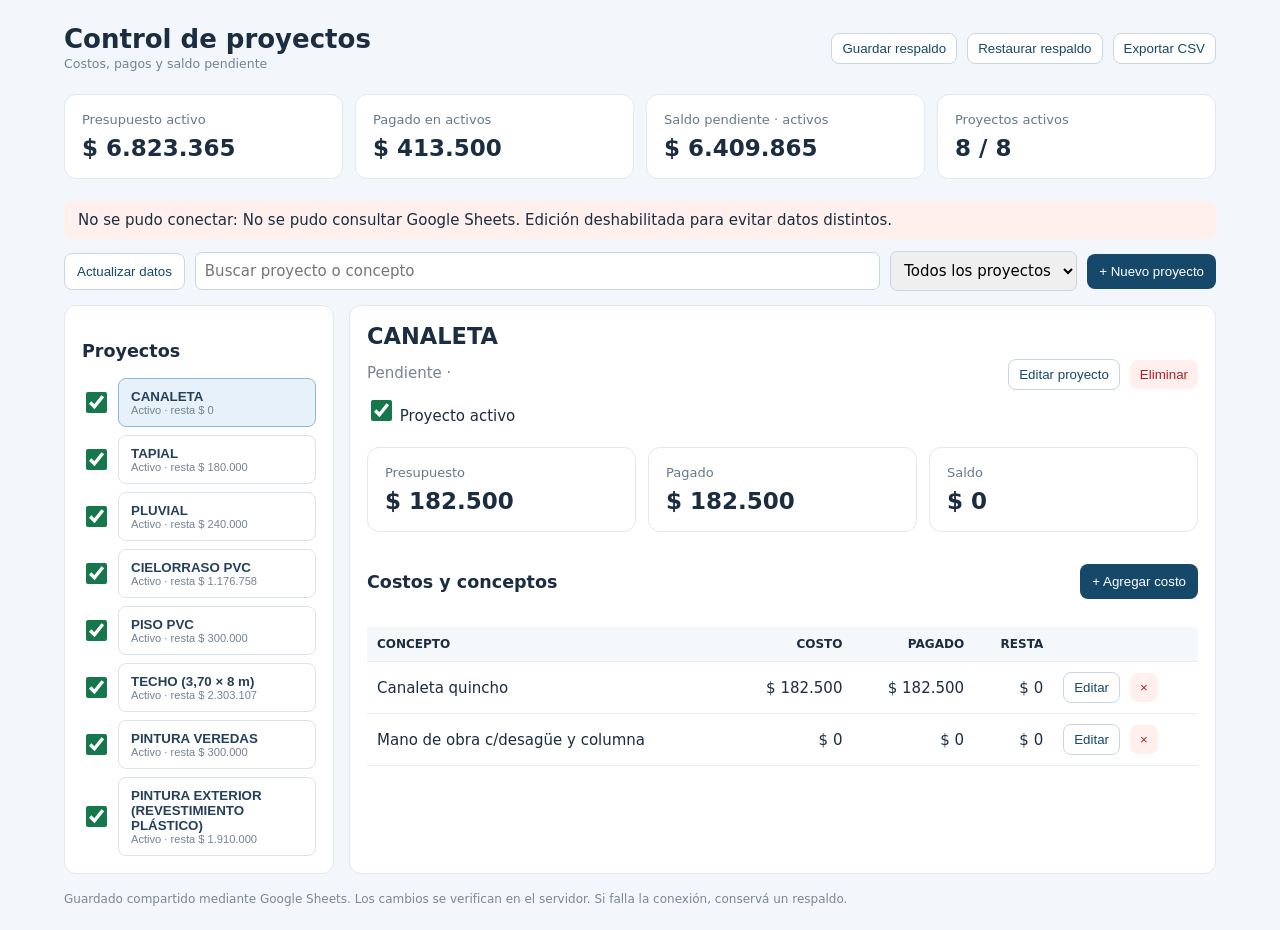
==== control-proyectos/index.html @ 24bc5ad5 "Preserve activation checkmarks while saving and ignore toggles during sync" ====
<!doctype html><html lang="es"><meta charset="utf-8"><meta name="viewport" content="width=device-width,initial-scale=1"><title>Control de proyectos</title><style>
*{box-sizing:border-box}body{font:15px system-ui,Arial;color:#1b2d40;background:#f3f6fa;margin:0}.wrap{max-width:1200px;margin:auto;padding:24px}header,.toolbar,.head,.actions{display:flex;gap:10px;align-items:center;justify-content:space-between;flex-wrap:wrap}h1{margin:0;font-size:26px}small,.muted{color:#748395}button{background:#16486a;color:#fff;border:0;border-radius:8px;padding:10px 12px;cursor:pointer}button.alt{background:#fff;color:#16486a;border:1px solid #c9d5e0}button.del{background:#fff0ee;color:#a22}input,select{font:inherit;padding:9px;border:1px solid #cbd5df;border-radius:7px}input[type=checkbox]{width:21px;height:21px;accent-color:#16774c;cursor:pointer}.cards{display:grid;grid-template-columns:repeat(4,1fr);gap:12px;margin:22px 0}.card,.panel{background:#fff;border:1px solid #e1e8ef;border-radius:12px;padding:17px}.card span{display:block;font-size:13px;color:#67788b}.card strong{font-size:23px;display:block;margin-top:8px}.layout{display:grid;grid-template-columns:270px 1fr;gap:15px}.list{display:grid;gap:8px}.pr{display:flex;gap:8px;align-items:center}.pr button{flex:1;text-align:left;background:#fff;color:#25405a;border:1px solid #dbe4ee}.pr button.sel{background:#e7f1fa;border-color:#8eb8d8}.pr small{display:block}.head h2{margin:0}.toolbar{margin-bottom:14px;justify-content:flex-start}.toolbar input{flex:1;min-width:180px}.sub{margin:15px 0;color:#697a8c}table{border-collapse:collapse;width:100%;margin-top:18px}td,th{padding:10px;border-bottom:1px solid #e8edf2;text-align:left}th{background:#f5f8fb;font-size:12px;text-transform:uppercase}td.num,th.num{text-align:right}.scroll{overflow:auto}.actions{justify-content:flex-start}.actions button{padding:7px 10px}.modal{position:fixed;inset:0;background:#1426389c;display:none;align-items:center;justify-content:center;padding:16px}.modal.show{display:flex}.form{background:white;border-radius:12px;padding:24px;width:min(500px,100%)}.form label{display:block;margin:12px 0}.form label input,.form label select,.form textarea{display:block;width:100%;margin-top:5px}.form textarea{min-height:70px}.foot{font-size:12px;color:#7c8795;margin-top:18px}@media(max-width:850px){.cards{grid-template-columns:repeat(2,1fr)}.layout{grid-template-columns:1fr}}
</style><div class="wrap"><header><div><h1>Control de proyectos</h1><small>Costos, pagos y saldo pendiente</small></div><div class="actions"><button class="alt" id="backup">Guardar respaldo</button><button class="alt" id="restore">Restaurar respaldo</button><button class="alt" id="csv">Exportar CSV</button><input type="file" id="file" accept=".json" hidden></div></header><div class="cards"><div class="card"><span>Presupuesto activo</span><strong id="c"></strong></div><div class="card"><span>Pagado en activos</span><strong id="p"></strong></div><div class="card"><span>Saldo pendiente · activos</span><strong id="s"></strong></div><div class="card"><span>Proyectos activos</span><strong id="n"></strong></div></div><div id="sync-status" role="status" style="padding:10px 14px;background:#eef4ff;border-radius:8px;margin:12px 0">Conectando con Google Sheets…</div><div class="toolbar"><button class="alt" id="refreshRemote">Actualizar datos</button><input id="search" placeholder="Buscar proyecto o concepto"><select id="filter"><option value="all">Todos los proyectos</option><option value="active">Solo activos</option><option value="inactive">Inactivos</option></select><button id="add">+ Nuevo proyecto</button></div><div class="layout"><aside class="panel"><h3>Proyectos</h3><div id="list" class="list"></div></aside><main class="panel" id="detail"></main></div><div class="foot">Guardado compartido mediante Google Sheets. Los cambios se verifican en el servidor. Si falla la conexión, conservá un respaldo.</div></div><div class="modal" id="modal"><form class="form" id="form"><h2 id="title"></h2><div id="fields"></div><div class="actions"><button type="submit">Guardar</button><button type="button" class="alt" id="cancel">Cancelar</button></div></form></div><script>
const initial=[
['CANALETA',[['Canaleta quincho',182500,182500],['Mano de obra c/desagüe y columna',0,0]]],
['TAPIAL',[['Ladrillo común 200 unidades',60000,60000],['1/2 mt de arena',32000,32000],['5 cemento',45000,45000],['1kg de alambre',5000,5000],['2 plasticor',0,0],['1 hierro del 8',0,0],['Mano de obra',180000,0]]],
['PLUVIAL',[['2 caños de 110 PVC',70000,70000],['1 bolsa de cemento',9000,9000],['1 bolsa de arena',10000,10000],['6 bolsas de piedra',0,0],['1 rejilla 20x20',0,0],['Mano de obra',180000,0],['Barra',60000,0]]],
['CIELORRASO PVC',[['36,30 m² / 3,3 × 11 m',816758,0],['Mano de obra',360000,0]]],
['PISO PVC',[['36,30 m² de piso',0,0],['Mano de obra',300000,0]]],
['TECHO (3,70 × 8 m)',[['8 caños de 80x40x1,6x6m',422787,0],['4 caños de 80x80x1,6x6m',283048,0],['4 chapas translúcidas PVC de 8m',572400,0],['200 tornillos',22990,0],['2kg electrodos',28525,0],['5 discos de corte',21477,0],['1 disco de desbaste',4719,0],['4l de antióxido',57161,0],['5 bolsas de cemento',0,0],['3 hierros del 8',0,0],['1/4m de arena',0,0],['1/4m de piedra',0,0],['Mano de obra',740000,0],['Cenefas y canaleta',0,0],['Mano de obra cenefa y canaleta',150000,0]]],
['PINTURA VEREDAS',[['2 tachos de 4l pintura',100000,0],['Mano de obra',200000,0]]],
['PINTURA EXTERIOR (REVESTIMIENTO PLÁSTICO)',[['76m² de revestimiento',760000,0],['Base para dos manos',250000,0],['Mano de obra',900000,0]]]
];const key='control_proyectos_v1',id=()=>Math.random().toString(36).slice(2,10),E=x=>String(x??'').replace(/[&<>"']/g,c=>({'&':'&amp;','<':'&lt;','>':'&gt;','"':'&quot;',"'":'&#39;'}[c])),cash=x=>new Intl.NumberFormat('es-AR',{style:'currency',currency:'ARS',maximumFractionDigits:0}).format(Number(x)||0),seed=()=>initial.map(([name,items])=>({id:id(),name,status:'Pendiente',active:true,note:'',items:items.map(([description,cost,paidAmount])=>({id:id(),description,cost,paidAmount}))}));let data;try{data=JSON.parse(localStorage.getItem(key));if(!Array.isArray(data))throw 1}catch{data=seed()}data.forEach(p=>{p.active=p.active!==false;p.items.forEach(i=>{if(i.paidAmount==null)i.paidAmount=(i.payments||[]).reduce((s,x)=>s+Number(x.amount||0),0)})});let selected=data[0]?.id,save=()=>localStorage.setItem(key,JSON.stringify(data)),tot=p=>p.items.reduce((a,i)=>({cost:a.cost+Number(i.cost||0),paid:a.paid+Number(i.paidAmount||0)}),{cost:0,paid:0}),upd=()=>{save();render();queueSync()};function render(){let a=data.filter(p=>p.active).reduce((a,p)=>{let t=tot(p);return{cost:a.cost+t.cost,paid:a.paid+t.paid}},{cost:0,paid:0});c.textContent=cash(a.cost);document.getElementById('p').textContent=cash(a.paid);s.textContent=cash(a.cost-a.paid);n.textContent=data.filter(p=>p.active).length+' / '+data.length;let q=search.value.toLowerCase(),f=filter.value,visible=data.filter(p=>(f==='all'||(f==='active'?p.active:!p.active))&&(p.name.toLowerCase().includes(q)||p.items.some(i=>i.description.toLowerCase().includes(q))));if(!visible.some(p=>p.id===selected))selected=visible[0]?.id;list.innerHTML=visible.map(p=>{let t=tot(p);return '<div class="pr"><input type="checkbox" data-active="'+p.id+'" '+(p.active?'checked':'')+' title="Proyecto activo"><button class="'+(selected===p.id?'sel':'')+'" data-project="'+p.id+'"><b>'+E(p.name)+'</b><small>'+(p.active?'Activo':'Inactivo')+' · resta '+cash(t.cost-t.paid)+'</small></button></div>'}).join('')||'<p class="muted">Sin resultados</p>';let p=data.find(p=>p.id===selected);if(!p){detail.innerHTML='<p>Seleccioná un proyecto.</p>';return}let t=tot(p);detail.innerHTML='<div class="head"><div><h2>'+E(p.name)+'</h2><p class="muted">'+E(p.status)+' · '+E(p.note)+'</p><label><input id="act" type="checkbox" '+(p.active?'checked':'')+'> Proyecto activo</label></div><div class="actions"><button class="alt" id="edit">Editar proyecto</button><button class="del" id="del">Eliminar</button></div></div><div class="cards" style="grid-template-columns:repeat(3,1fr)"><div class="card"><span>Presupuesto</span><strong>'+cash(t.cost)+'</strong></div><div class="card"><span>Pagado</span><strong>'+cash(t.paid)+'</strong></div><div class="card"><span>Saldo</span><strong>'+cash(t.cost-t.paid)+'</strong></div></div><div class="head"><h3>Costos y conceptos</h3><button id="additem">+ Agregar costo</button></div><div class="scroll"><table><thead><tr><th>Concepto</th><th class="num">Costo</th><th class="num">Pagado</th><th class="num">Resta</th><th></th></tr></thead><tbody>'+p.items.map(i=>'<tr><td>'+E(i.description)+'</td><td class="num">'+cash(i.cost)+'</td><td class="num">'+cash(i.paidAmount)+'</td><td class="num">'+cash(Number(i.cost)-Number(i.paidAmount))+'</td><td><div class="actions"><button class="alt" data-item="'+i.id+'">Editar</button><button class="del" data-remove="'+i.id+'">×</button></div></td></tr>').join('')+'</tbody></table></div>'}function editModal(title,arr,fn){document.getElementById('title').textContent=title;fields.innerHTML=arr.map(v=>'<label>'+E(v[1])+(v[2]==='select'?'<select name="'+v[0]+'">'+v[4].map(o=>'<option '+(o===v[3]?'selected':'')+'>'+E(o)+'</option>').join('')+'</select>':v[2]==='textarea'?'<textarea name="'+v[0]+'">'+E(v[3])+'</textarea>':'<input required name="'+v[0]+'" type="'+(v[2]||'text')+'" '+(v[2]==='number'?'min="0" step="0.01"':'')+' value="'+E(v[3]??'')+'">')+'</label>').join('');modal.classList.add('show');form.onsubmit=e=>{e.preventDefault();fn(Object.fromEntries(new FormData(form)));modal.classList.remove('show');upd()}}function projectForm(p){editModal(p?'Editar proyecto':'Nuevo proyecto',[['name','Nombre','text',p?.name||''],['status','Estado','select',p?.status||'Pendiente',['Pendiente','En ejecución','Finalizado']],['note','Observaciones','textarea',p?.note||'']],v=>{if(p)Object.assign(p,v);else{let x={id:id(),name:v.name,status:v.status,note:v.note,active:true,items:[]};data.push(x);selected=x.id}})}function itemForm(p,i){editModal(i?'Editar concepto':'Nuevo costo',[['description','Concepto','text',i?.description||''],['cost','Costo presupuestado','number',i?.cost??0],['paidAmount','Pagado','number',i?.paidAmount??0]],v=>{let x={description:v.description,cost:Number(v.cost),paidAmount:Number(v.paidAmount)};if(i)Object.assign(i,x);else p.items.push({id:id(),...x})})}document.getElementById('add').onclick=()=>projectForm();search.oninput=render;filter.onchange=render;cancel.onclick=()=>modal.classList.remove('show');document.body.addEventListener('change',e=>{if(!e.target.matches('#act,input[data-active]'))return;const p=e.target.id==='act'?data.find(x=>x.id===selected):data.find(x=>x.id===e.target.dataset.active);if(!p)return;if(locked){e.target.checked=!!p.active;return}p.active=e.target.checked;upd()});document.body.addEventListener('click',e=>{let b=e.target.closest('button');if(!b)return;if(b.dataset.project){selected=b.dataset.project;render();return}let p=data.find(p=>p.id===selected);if(!p)return;if(b.id==='edit')projectForm(p);if(b.id==='del'&&confirm('¿Eliminar proyecto?')){data=data.filter(x=>x.id!==p.id);selected=data[0]?.id;upd()}if(b.id==='additem')itemForm(p);if(b.dataset.item)itemForm(p,p.items.find(i=>i.id===b.dataset.item));if(b.dataset.remove&&confirm('¿Eliminar concepto?')){p.items=p.items.filter(i=>i.id!==b.dataset.remove);upd()}});function dl(content,name,type){let a=document.createElement('a'),u=URL.createObjectURL(new Blob([content],{type}));a.href=u;a.download=name;a.click();setTimeout(()=>URL.revokeObjectURL(u),500)}backup.onclick=()=>dl(JSON.stringify({version:2,projects:data},null,2),'respaldo_proyectos.json','application/json');restore.onclick=()=>file.click();file.onchange=async()=>{try{let j=JSON.parse(await file.files[0].text());if(!Array.isArray(j.projects))throw Error();if(confirm('¿Reemplazar datos actuales?')){data=j.projects;selected=data[0]?.id;upd()}}catch{alert('Respaldo incorrecto')}file.value=''};csv.onclick=()=>{let rows=[['Proyecto','Activo','Estado','Concepto','Costo','Pagado','Resta']];data.forEach(p=>p.items.forEach(i=>rows.push([p.name,p.active?'Sí':'No',p.status,i.description,i.cost,i.paidAmount,Number(i.cost)-Number(i.paidAmount)])));dl('\ufeff'+rows.map(r=>r.map(x=>'"'+String(x).replace(/"/g,'""')+'"').join(';')).join('\r\n'),'proyectos.csv','text/csv')};render();

const SERVICE='https://script.google.com/macros/s/AKfycbzwabcBMtCHVPYCfE2iRS7ivRHzhffWoXqF9jPuhnJ9L0bvOixS2ckPKdizKaEfRfRT/exec';
let revision=null,locked=true,writing=false,dirty=false;
const notice=(msg,error=false)=>{const el=document.getElementById('sync-status');el.textContent=msg;el.style.background=error?'#fff0ed':'#eef4ff'};
function jsonp(){
 return new Promise((resolve,reject)=>{
  const cb='cp'+Math.random().toString(36).slice(2),node=document.createElement('script');
  const timeout=setTimeout(()=>{cleanup();reject(new Error('Sin respuesta del servidor'))},12000);
  function cleanup(){clearTimeout(timeout);delete window[cb];node.remove()}
  window[cb]=d=>{cleanup();resolve(d)};
  node.onerror=()=>{cleanup();reject(new Error('No se pudo consultar Google Sheets'))};
  node.src=SERVICE+'?callback='+cb+'&_='+Date.now();document.head.appendChild(node)
 });
}
async function sendPOST(payload){
 // Petición simple sin preflight CORS; Apps Script recibe el JSON por e.postData.contents.
 // La respuesta opaque no implica éxito: verificamos versión y contenido vía JSONP.
 const response=await fetch(SERVICE,{
  method:'POST',mode:'no-cors',redirect:'follow',
  headers:{'Content-Type':'text/plain;charset=utf-8'},
  body:JSON.stringify(payload)
 });
 return response;
}
function setLocked(value){locked=value;document.querySelectorAll('#add,#restore,#detail button').forEach(x=>x.disabled=value);document.querySelectorAll('#detail input[type=checkbox],#list input[type=checkbox]').forEach(x=>{x.disabled=false;x.setAttribute('aria-disabled',String(value));x.style.cursor=value?'wait':'pointer';});document.getElementById('refreshRemote').disabled=value}
async function loadRemote(){
 if(writing||dirty){notice('Hay cambios pendientes de confirmar. No se actualizaron los datos.',true);return}
 setLocked(true);notice('Consultando base compartida…');
 try{
  const remote=await jsonp();if(!remote.ok)throw Error(remote.mensaje||'Error del servidor');
  revision=remote.version;
  if(revision===0 && !remote.proyectos.length){
   // No migrar automáticamente datos de un navegador al almacén de todos.
   notice('La base compartida está vacía. Usá «Restaurar respaldo» para cargar los proyectos iniciales, o creá un proyecto.');
   data=[];selected=null;
  }else{data=remote.proyectos;selected=data.find(p=>p.id===selected)?.id||data[0]?.id;notice('Datos compartidos actualizados · versión '+revision)}
  save();render();setLocked(false);
 }catch(e){notice('No se pudo conectar: '+e.message+'. Edición deshabilitada para evitar datos distintos.',true);setLocked(true)}
}
function queueSync(){
 if(locked){notice('Sin conexión: no se puede guardar.',true);return}
 dirty=true;setLocked(true);notice('Guardando en Google Sheets…');syncNow()
}
async function syncNow(){
 if(writing||!dirty)return;
 writing=true;dirty=false;
 const snapshot=JSON.stringify(data),base=revision;
 try{
  await sendPOST({version:base,proyectos:JSON.parse(snapshot)});
  let actual=null;
  for(let k=0;k<12;k++){
   await new Promise(r=>setTimeout(r,900));
   actual=await jsonp();
   if(actual.ok&&actual.version>base)break;
  }
  if(!actual||!actual.ok||actual.version<=base)throw Error('El servidor no confirmó el guardado. No vuelvas a editar hasta revisar los datos.');
  if(actual.version!==base+1||JSON.stringify(actual.proyectos)!==snapshot){
   notice('Se detectó otra modificación o conflicto. Se cargó la versión guardada en Google Sheets.',true)
  }else notice('Cambios guardados para todos · versión '+actual.version);
  revision=actual.version;data=actual.proyectos;selected=data.find(p=>p.id===selected)?.id||data[0]?.id;save();render();setLocked(false)
 }catch(e){
  notice('No se pudo verificar el guardado: '+e.message+' Descargá respaldo antes de recargar.',true);
  setLocked(true)
 }finally{writing=false}
}
document.getElementById('refreshRemote').onclick=()=>{if(!dirty&&!writing)loadRemote()};
document.getElementById('add').disabled=true;
loadRemote();

</script></html>
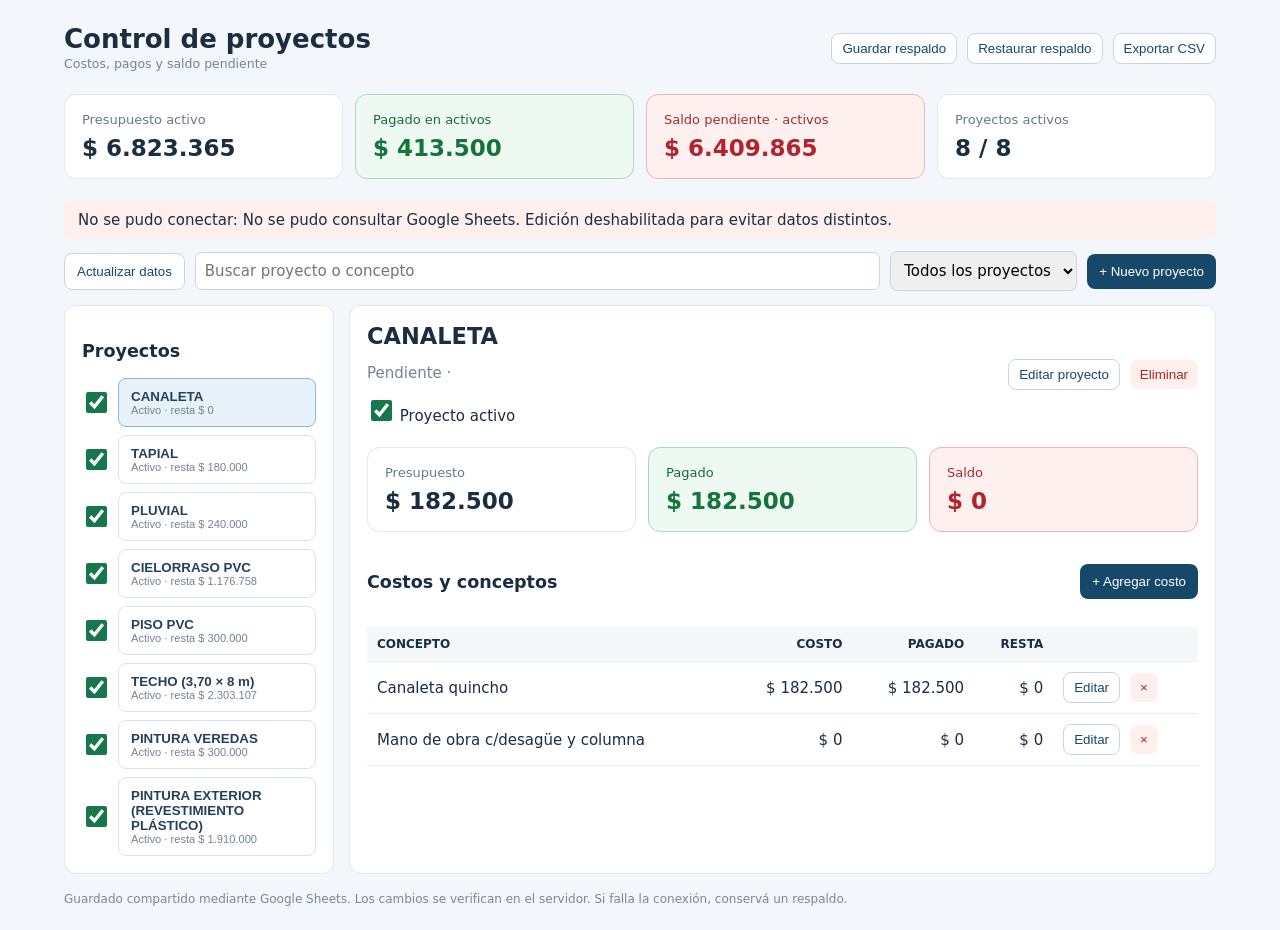
==== commit 4f78e772: "Color paid cards green and balance cards red" ====
--- a/control-proyectos/index.html
+++ b/control-proyectos/index.html
@@ -1,6 +1,6 @@
 <!doctype html><html lang="es"><meta charset="utf-8"><meta name="viewport" content="width=device-width,initial-scale=1"><title>Control de proyectos</title><style>
 *{box-sizing:border-box}body{font:15px system-ui,Arial;color:#1b2d40;background:#f3f6fa;margin:0}.wrap{max-width:1200px;margin:auto;padding:24px}header,.toolbar,.head,.actions{display:flex;gap:10px;align-items:center;justify-content:space-between;flex-wrap:wrap}h1{margin:0;font-size:26px}small,.muted{color:#748395}button{background:#16486a;color:#fff;border:0;border-radius:8px;padding:10px 12px;cursor:pointer}button.alt{background:#fff;color:#16486a;border:1px solid #c9d5e0}button.del{background:#fff0ee;color:#a22}input,select{font:inherit;padding:9px;border:1px solid #cbd5df;border-radius:7px}input[type=checkbox]{width:21px;height:21px;accent-color:#16774c;cursor:pointer}.cards{display:grid;grid-template-columns:repeat(4,1fr);gap:12px;margin:22px 0}.card,.panel{background:#fff;border:1px solid #e1e8ef;border-radius:12px;padding:17px}.card span{display:block;font-size:13px;color:#67788b}.card strong{font-size:23px;display:block;margin-top:8px}.layout{display:grid;grid-template-columns:270px 1fr;gap:15px}.list{display:grid;gap:8px}.pr{display:flex;gap:8px;align-items:center}.pr button{flex:1;text-align:left;background:#fff;color:#25405a;border:1px solid #dbe4ee}.pr button.sel{background:#e7f1fa;border-color:#8eb8d8}.pr small{display:block}.head h2{margin:0}.toolbar{margin-bottom:14px;justify-content:flex-start}.toolbar input{flex:1;min-width:180px}.sub{margin:15px 0;color:#697a8c}table{border-collapse:collapse;width:100%;margin-top:18px}td,th{padding:10px;border-bottom:1px solid #e8edf2;text-align:left}th{background:#f5f8fb;font-size:12px;text-transform:uppercase}td.num,th.num{text-align:right}.scroll{overflow:auto}.actions{justify-content:flex-start}.actions button{padding:7px 10px}.modal{position:fixed;inset:0;background:#1426389c;display:none;align-items:center;justify-content:center;padding:16px}.modal.show{display:flex}.form{background:white;border-radius:12px;padding:24px;width:min(500px,100%)}.form label{display:block;margin:12px 0}.form label input,.form label select,.form textarea{display:block;width:100%;margin-top:5px}.form textarea{min-height:70px}.foot{font-size:12px;color:#7c8795;margin-top:18px}@media(max-width:850px){.cards{grid-template-columns:repeat(2,1fr)}.layout{grid-template-columns:1fr}}
-</style><div class="wrap"><header><div><h1>Control de proyectos</h1><small>Costos, pagos y saldo pendiente</small></div><div class="actions"><button class="alt" id="backup">Guardar respaldo</button><button class="alt" id="restore">Restaurar respaldo</button><button class="alt" id="csv">Exportar CSV</button><input type="file" id="file" accept=".json" hidden></div></header><div class="cards"><div class="card"><span>Presupuesto activo</span><strong id="c"></strong></div><div class="card"><span>Pagado en activos</span><strong id="p"></strong></div><div class="card"><span>Saldo pendiente · activos</span><strong id="s"></strong></div><div class="card"><span>Proyectos activos</span><strong id="n"></strong></div></div><div id="sync-status" role="status" style="padding:10px 14px;background:#eef4ff;border-radius:8px;margin:12px 0">Conectando con Google Sheets…</div><div class="toolbar"><button class="alt" id="refreshRemote">Actualizar datos</button><input id="search" placeholder="Buscar proyecto o concepto"><select id="filter"><option value="all">Todos los proyectos</option><option value="active">Solo activos</option><option value="inactive">Inactivos</option></select><button id="add">+ Nuevo proyecto</button></div><div class="layout"><aside class="panel"><h3>Proyectos</h3><div id="list" class="list"></div></aside><main class="panel" id="detail"></main></div><div class="foot">Guardado compartido mediante Google Sheets. Los cambios se verifican en el servidor. Si falla la conexión, conservá un respaldo.</div></div><div class="modal" id="modal"><form class="form" id="form"><h2 id="title"></h2><div id="fields"></div><div class="actions"><button type="submit">Guardar</button><button type="button" class="alt" id="cancel">Cancelar</button></div></form></div><script>
+ .card.paid-card{background:#edf9f1;border-color:#acd9ba}.card.paid-card span{color:#176b3d}.card.paid-card strong{color:#14743b}.card.balance-card{background:#fff0f0;border-color:#edb6b6}.card.balance-card span{color:#a52a2a}.card.balance-card strong{color:#b4232b}</style><div class="wrap"><header><div><h1>Control de proyectos</h1><small>Costos, pagos y saldo pendiente</small></div><div class="actions"><button class="alt" id="backup">Guardar respaldo</button><button class="alt" id="restore">Restaurar respaldo</button><button class="alt" id="csv">Exportar CSV</button><input type="file" id="file" accept=".json" hidden></div></header><div class="cards"><div class="card"><span>Presupuesto activo</span><strong id="c"></strong></div><div class="card paid-card"><span>Pagado en activos</span><strong id="p"></strong></div><div class="card balance-card"><span>Saldo pendiente · activos</span><strong id="s"></strong></div><div class="card"><span>Proyectos activos</span><strong id="n"></strong></div></div><div id="sync-status" role="status" style="padding:10px 14px;background:#eef4ff;border-radius:8px;margin:12px 0">Conectando con Google Sheets…</div><div class="toolbar"><button class="alt" id="refreshRemote">Actualizar datos</button><input id="search" placeholder="Buscar proyecto o concepto"><select id="filter"><option value="all">Todos los proyectos</option><option value="active">Solo activos</option><option value="inactive">Inactivos</option></select><button id="add">+ Nuevo proyecto</button></div><div class="layout"><aside class="panel"><h3>Proyectos</h3><div id="list" class="list"></div></aside><main class="panel" id="detail"></main></div><div class="foot">Guardado compartido mediante Google Sheets. Los cambios se verifican en el servidor. Si falla la conexión, conservá un respaldo.</div></div><div class="modal" id="modal"><form class="form" id="form"><h2 id="title"></h2><div id="fields"></div><div class="actions"><button type="submit">Guardar</button><button type="button" class="alt" id="cancel">Cancelar</button></div></form></div><script>
 const initial=[
 ['CANALETA',[['Canaleta quincho',182500,182500],['Mano de obra c/desagüe y columna',0,0]]],
 ['TAPIAL',[['Ladrillo común 200 unidades',60000,60000],['1/2 mt de arena',32000,32000],['5 cemento',45000,45000],['1kg de alambre',5000,5000],['2 plasticor',0,0],['1 hierro del 8',0,0],['Mano de obra',180000,0]]],
@@ -10,7 +10,7 @@
 ['TECHO (3,70 × 8 m)',[['8 caños de 80x40x1,6x6m',422787,0],['4 caños de 80x80x1,6x6m',283048,0],['4 chapas translúcidas PVC de 8m',572400,0],['200 tornillos',22990,0],['2kg electrodos',28525,0],['5 discos de corte',21477,0],['1 disco de desbaste',4719,0],['4l de antióxido',57161,0],['5 bolsas de cemento',0,0],['3 hierros del 8',0,0],['1/4m de arena',0,0],['1/4m de piedra',0,0],['Mano de obra',740000,0],['Cenefas y canaleta',0,0],['Mano de obra cenefa y canaleta',150000,0]]],
 ['PINTURA VEREDAS',[['2 tachos de 4l pintura',100000,0],['Mano de obra',200000,0]]],
 ['PINTURA EXTERIOR (REVESTIMIENTO PLÁSTICO)',[['76m² de revestimiento',760000,0],['Base para dos manos',250000,0],['Mano de obra',900000,0]]]
-];const key='control_proyectos_v1',id=()=>Math.random().toString(36).slice(2,10),E=x=>String(x??'').replace(/[&<>"']/g,c=>({'&':'&amp;','<':'&lt;','>':'&gt;','"':'&quot;',"'":'&#39;'}[c])),cash=x=>new Intl.NumberFormat('es-AR',{style:'currency',currency:'ARS',maximumFractionDigits:0}).format(Number(x)||0),seed=()=>initial.map(([name,items])=>({id:id(),name,status:'Pendiente',active:true,note:'',items:items.map(([description,cost,paidAmount])=>({id:id(),description,cost,paidAmount}))}));let data;try{data=JSON.parse(localStorage.getItem(key));if(!Array.isArray(data))throw 1}catch{data=seed()}data.forEach(p=>{p.active=p.active!==false;p.items.forEach(i=>{if(i.paidAmount==null)i.paidAmount=(i.payments||[]).reduce((s,x)=>s+Number(x.amount||0),0)})});let selected=data[0]?.id,save=()=>localStorage.setItem(key,JSON.stringify(data)),tot=p=>p.items.reduce((a,i)=>({cost:a.cost+Number(i.cost||0),paid:a.paid+Number(i.paidAmount||0)}),{cost:0,paid:0}),upd=()=>{save();render();queueSync()};function render(){let a=data.filter(p=>p.active).reduce((a,p)=>{let t=tot(p);return{cost:a.cost+t.cost,paid:a.paid+t.paid}},{cost:0,paid:0});c.textContent=cash(a.cost);document.getElementById('p').textContent=cash(a.paid);s.textContent=cash(a.cost-a.paid);n.textContent=data.filter(p=>p.active).length+' / '+data.length;let q=search.value.toLowerCase(),f=filter.value,visible=data.filter(p=>(f==='all'||(f==='active'?p.active:!p.active))&&(p.name.toLowerCase().includes(q)||p.items.some(i=>i.description.toLowerCase().includes(q))));if(!visible.some(p=>p.id===selected))selected=visible[0]?.id;list.innerHTML=visible.map(p=>{let t=tot(p);return '<div class="pr"><input type="checkbox" data-active="'+p.id+'" '+(p.active?'checked':'')+' title="Proyecto activo"><button class="'+(selected===p.id?'sel':'')+'" data-project="'+p.id+'"><b>'+E(p.name)+'</b><small>'+(p.active?'Activo':'Inactivo')+' · resta '+cash(t.cost-t.paid)+'</small></button></div>'}).join('')||'<p class="muted">Sin resultados</p>';let p=data.find(p=>p.id===selected);if(!p){detail.innerHTML='<p>Seleccioná un proyecto.</p>';return}let t=tot(p);detail.innerHTML='<div class="head"><div><h2>'+E(p.name)+'</h2><p class="muted">'+E(p.status)+' · '+E(p.note)+'</p><label><input id="act" type="checkbox" '+(p.active?'checked':'')+'> Proyecto activo</label></div><div class="actions"><button class="alt" id="edit">Editar proyecto</button><button class="del" id="del">Eliminar</button></div></div><div class="cards" style="grid-template-columns:repeat(3,1fr)"><div class="card"><span>Presupuesto</span><strong>'+cash(t.cost)+'</strong></div><div class="card"><span>Pagado</span><strong>'+cash(t.paid)+'</strong></div><div class="card"><span>Saldo</span><strong>'+cash(t.cost-t.paid)+'</strong></div></div><div class="head"><h3>Costos y conceptos</h3><button id="additem">+ Agregar costo</button></div><div class="scroll"><table><thead><tr><th>Concepto</th><th class="num">Costo</th><th class="num">Pagado</th><th class="num">Resta</th><th></th></tr></thead><tbody>'+p.items.map(i=>'<tr><td>'+E(i.description)+'</td><td class="num">'+cash(i.cost)+'</td><td class="num">'+cash(i.paidAmount)+'</td><td class="num">'+cash(Number(i.cost)-Number(i.paidAmount))+'</td><td><div class="actions"><button class="alt" data-item="'+i.id+'">Editar</button><button class="del" data-remove="'+i.id+'">×</button></div></td></tr>').join('')+'</tbody></table></div>'}function editModal(title,arr,fn){document.getElementById('title').textContent=title;fields.innerHTML=arr.map(v=>'<label>'+E(v[1])+(v[2]==='select'?'<select name="'+v[0]+'">'+v[4].map(o=>'<option '+(o===v[3]?'selected':'')+'>'+E(o)+'</option>').join('')+'</select>':v[2]==='textarea'?'<textarea name="'+v[0]+'">'+E(v[3])+'</textarea>':'<input required name="'+v[0]+'" type="'+(v[2]||'text')+'" '+(v[2]==='number'?'min="0" step="0.01"':'')+' value="'+E(v[3]??'')+'">')+'</label>').join('');modal.classList.add('show');form.onsubmit=e=>{e.preventDefault();fn(Object.fromEntries(new FormData(form)));modal.classList.remove('show');upd()}}function projectForm(p){editModal(p?'Editar proyecto':'Nuevo proyecto',[['name','Nombre','text',p?.name||''],['status','Estado','select',p?.status||'Pendiente',['Pendiente','En ejecución','Finalizado']],['note','Observaciones','textarea',p?.note||'']],v=>{if(p)Object.assign(p,v);else{let x={id:id(),name:v.name,status:v.status,note:v.note,active:true,items:[]};data.push(x);selected=x.id}})}function itemForm(p,i){editModal(i?'Editar concepto':'Nuevo costo',[['description','Concepto','text',i?.description||''],['cost','Costo presupuestado','number',i?.cost??0],['paidAmount','Pagado','number',i?.paidAmount??0]],v=>{let x={description:v.description,cost:Number(v.cost),paidAmount:Number(v.paidAmount)};if(i)Object.assign(i,x);else p.items.push({id:id(),...x})})}document.getElementById('add').onclick=()=>projectForm();search.oninput=render;filter.onchange=render;cancel.onclick=()=>modal.classList.remove('show');document.body.addEventListener('change',e=>{if(!e.target.matches('#act,input[data-active]'))return;const p=e.target.id==='act'?data.find(x=>x.id===selected):data.find(x=>x.id===e.target.dataset.active);if(!p)return;if(locked){e.target.checked=!!p.active;return}p.active=e.target.checked;upd()});document.body.addEventListener('click',e=>{let b=e.target.closest('button');if(!b)return;if(b.dataset.project){selected=b.dataset.project;render();return}let p=data.find(p=>p.id===selected);if(!p)return;if(b.id==='edit')projectForm(p);if(b.id==='del'&&confirm('¿Eliminar proyecto?')){data=data.filter(x=>x.id!==p.id);selected=data[0]?.id;upd()}if(b.id==='additem')itemForm(p);if(b.dataset.item)itemForm(p,p.items.find(i=>i.id===b.dataset.item));if(b.dataset.remove&&confirm('¿Eliminar concepto?')){p.items=p.items.filter(i=>i.id!==b.dataset.remove);upd()}});function dl(content,name,type){let a=document.createElement('a'),u=URL.createObjectURL(new Blob([content],{type}));a.href=u;a.download=name;a.click();setTimeout(()=>URL.revokeObjectURL(u),500)}backup.onclick=()=>dl(JSON.stringify({version:2,projects:data},null,2),'respaldo_proyectos.json','application/json');restore.onclick=()=>file.click();file.onchange=async()=>{try{let j=JSON.parse(await file.files[0].text());if(!Array.isArray(j.projects))throw Error();if(confirm('¿Reemplazar datos actuales?')){data=j.projects;selected=data[0]?.id;upd()}}catch{alert('Respaldo incorrecto')}file.value=''};csv.onclick=()=>{let rows=[['Proyecto','Activo','Estado','Concepto','Costo','Pagado','Resta']];data.forEach(p=>p.items.forEach(i=>rows.push([p.name,p.active?'Sí':'No',p.status,i.description,i.cost,i.paidAmount,Number(i.cost)-Number(i.paidAmount)])));dl('\ufeff'+rows.map(r=>r.map(x=>'"'+String(x).replace(/"/g,'""')+'"').join(';')).join('\r\n'),'proyectos.csv','text/csv')};render();
+];const key='control_proyectos_v1',id=()=>Math.random().toString(36).slice(2,10),E=x=>String(x??'').replace(/[&<>"']/g,c=>({'&':'&amp;','<':'&lt;','>':'&gt;','"':'&quot;',"'":'&#39;'}[c])),cash=x=>new Intl.NumberFormat('es-AR',{style:'currency',currency:'ARS',maximumFractionDigits:0}).format(Number(x)||0),seed=()=>initial.map(([name,items])=>({id:id(),name,status:'Pendiente',active:true,note:'',items:items.map(([description,cost,paidAmount])=>({id:id(),description,cost,paidAmount}))}));let data;try{data=JSON.parse(localStorage.getItem(key));if(!Array.isArray(data))throw 1}catch{data=seed()}data.forEach(p=>{p.active=p.active!==false;p.items.forEach(i=>{if(i.paidAmount==null)i.paidAmount=(i.payments||[]).reduce((s,x)=>s+Number(x.amount||0),0)})});let selected=data[0]?.id,save=()=>localStorage.setItem(key,JSON.stringify(data)),tot=p=>p.items.reduce((a,i)=>({cost:a.cost+Number(i.cost||0),paid:a.paid+Number(i.paidAmount||0)}),{cost:0,paid:0}),upd=()=>{save();render();queueSync()};function render(){let a=data.filter(p=>p.active).reduce((a,p)=>{let t=tot(p);return{cost:a.cost+t.cost,paid:a.paid+t.paid}},{cost:0,paid:0});c.textContent=cash(a.cost);document.getElementById('p').textContent=cash(a.paid);s.textContent=cash(a.cost-a.paid);n.textContent=data.filter(p=>p.active).length+' / '+data.length;let q=search.value.toLowerCase(),f=filter.value,visible=data.filter(p=>(f==='all'||(f==='active'?p.active:!p.active))&&(p.name.toLowerCase().includes(q)||p.items.some(i=>i.description.toLowerCase().includes(q))));if(!visible.some(p=>p.id===selected))selected=visible[0]?.id;list.innerHTML=visible.map(p=>{let t=tot(p);return '<div class="pr"><input type="checkbox" data-active="'+p.id+'" '+(p.active?'checked':'')+' title="Proyecto activo"><button class="'+(selected===p.id?'sel':'')+'" data-project="'+p.id+'"><b>'+E(p.name)+'</b><small>'+(p.active?'Activo':'Inactivo')+' · resta '+cash(t.cost-t.paid)+'</small></button></div>'}).join('')||'<p class="muted">Sin resultados</p>';let p=data.find(p=>p.id===selected);if(!p){detail.innerHTML='<p>Seleccioná un proyecto.</p>';return}let t=tot(p);detail.innerHTML='<div class="head"><div><h2>'+E(p.name)+'</h2><p class="muted">'+E(p.status)+' · '+E(p.note)+'</p><label><input id="act" type="checkbox" '+(p.active?'checked':'')+'> Proyecto activo</label></div><div class="actions"><button class="alt" id="edit">Editar proyecto</button><button class="del" id="del">Eliminar</button></div></div><div class="cards" style="grid-template-columns:repeat(3,1fr)"><div class="card"><span>Presupuesto</span><strong>'+cash(t.cost)+'</strong></div><div class="card paid-card"><span>Pagado</span><strong>'+cash(t.paid)+'</strong></div><div class="card balance-card"><span>Saldo</span><strong>'+cash(t.cost-t.paid)+'</strong></div></div><div class="head"><h3>Costos y conceptos</h3><button id="additem">+ Agregar costo</button></div><div class="scroll"><table><thead><tr><th>Concepto</th><th class="num">Costo</th><th class="num">Pagado</th><th class="num">Resta</th><th></th></tr></thead><tbody>'+p.items.map(i=>'<tr><td>'+E(i.description)+'</td><td class="num">'+cash(i.cost)+'</td><td class="num">'+cash(i.paidAmount)+'</td><td class="num">'+cash(Number(i.cost)-Number(i.paidAmount))+'</td><td><div class="actions"><button class="alt" data-item="'+i.id+'">Editar</button><button class="del" data-remove="'+i.id+'">×</button></div></td></tr>').join('')+'</tbody></table></div>'}function editModal(title,arr,fn){document.getElementById('title').textContent=title;fields.innerHTML=arr.map(v=>'<label>'+E(v[1])+(v[2]==='select'?'<select name="'+v[0]+'">'+v[4].map(o=>'<option '+(o===v[3]?'selected':'')+'>'+E(o)+'</option>').join('')+'</select>':v[2]==='textarea'?'<textarea name="'+v[0]+'">'+E(v[3])+'</textarea>':'<input required name="'+v[0]+'" type="'+(v[2]||'text')+'" '+(v[2]==='number'?'min="0" step="0.01"':'')+' value="'+E(v[3]??'')+'">')+'</label>').join('');modal.classList.add('show');form.onsubmit=e=>{e.preventDefault();fn(Object.fromEntries(new FormData(form)));modal.classList.remove('show');upd()}}function projectForm(p){editModal(p?'Editar proyecto':'Nuevo proyecto',[['name','Nombre','text',p?.name||''],['status','Estado','select',p?.status||'Pendiente',['Pendiente','En ejecución','Finalizado']],['note','Observaciones','textarea',p?.note||'']],v=>{if(p)Object.assign(p,v);else{let x={id:id(),name:v.name,status:v.status,note:v.note,active:true,items:[]};data.push(x);selected=x.id}})}function itemForm(p,i){editModal(i?'Editar concepto':'Nuevo costo',[['description','Concepto','text',i?.description||''],['cost','Costo presupuestado','number',i?.cost??0],['paidAmount','Pagado','number',i?.paidAmount??0]],v=>{let x={description:v.description,cost:Number(v.cost),paidAmount:Number(v.paidAmount)};if(i)Object.assign(i,x);else p.items.push({id:id(),...x})})}document.getElementById('add').onclick=()=>projectForm();search.oninput=render;filter.onchange=render;cancel.onclick=()=>modal.classList.remove('show');document.body.addEventListener('change',e=>{if(!e.target.matches('#act,input[data-active]'))return;const p=e.target.id==='act'?data.find(x=>x.id===selected):data.find(x=>x.id===e.target.dataset.active);if(!p)return;if(locked){e.target.checked=!!p.active;return}p.active=e.target.checked;upd()});document.body.addEventListener('click',e=>{let b=e.target.closest('button');if(!b)return;if(b.dataset.project){selected=b.dataset.project;render();return}let p=data.find(p=>p.id===selected);if(!p)return;if(b.id==='edit')projectForm(p);if(b.id==='del'&&confirm('¿Eliminar proyecto?')){data=data.filter(x=>x.id!==p.id);selected=data[0]?.id;upd()}if(b.id==='additem')itemForm(p);if(b.dataset.item)itemForm(p,p.items.find(i=>i.id===b.dataset.item));if(b.dataset.remove&&confirm('¿Eliminar concepto?')){p.items=p.items.filter(i=>i.id!==b.dataset.remove);upd()}});function dl(content,name,type){let a=document.createElement('a'),u=URL.createObjectURL(new Blob([content],{type}));a.href=u;a.download=name;a.click();setTimeout(()=>URL.revokeObjectURL(u),500)}backup.onclick=()=>dl(JSON.stringify({version:2,projects:data},null,2),'respaldo_proyectos.json','application/json');restore.onclick=()=>file.click();file.onchange=async()=>{try{let j=JSON.parse(await file.files[0].text());if(!Array.isArray(j.projects))throw Error();if(confirm('¿Reemplazar datos actuales?')){data=j.projects;selected=data[0]?.id;upd()}}catch{alert('Respaldo incorrecto')}file.value=''};csv.onclick=()=>{let rows=[['Proyecto','Activo','Estado','Concepto','Costo','Pagado','Resta']];data.forEach(p=>p.items.forEach(i=>rows.push([p.name,p.active?'Sí':'No',p.status,i.description,i.cost,i.paidAmount,Number(i.cost)-Number(i.paidAmount)])));dl('\ufeff'+rows.map(r=>r.map(x=>'"'+String(x).replace(/"/g,'""')+'"').join(';')).join('\r\n'),'proyectos.csv','text/csv')};render();
 
 const SERVICE='https://script.google.com/macros/s/AKfycbzwabcBMtCHVPYCfE2iRS7ivRHzhffWoXqF9jPuhnJ9L0bvOixS2ckPKdizKaEfRfRT/exec';
 let revision=null,locked=true,writing=false,dirty=false;
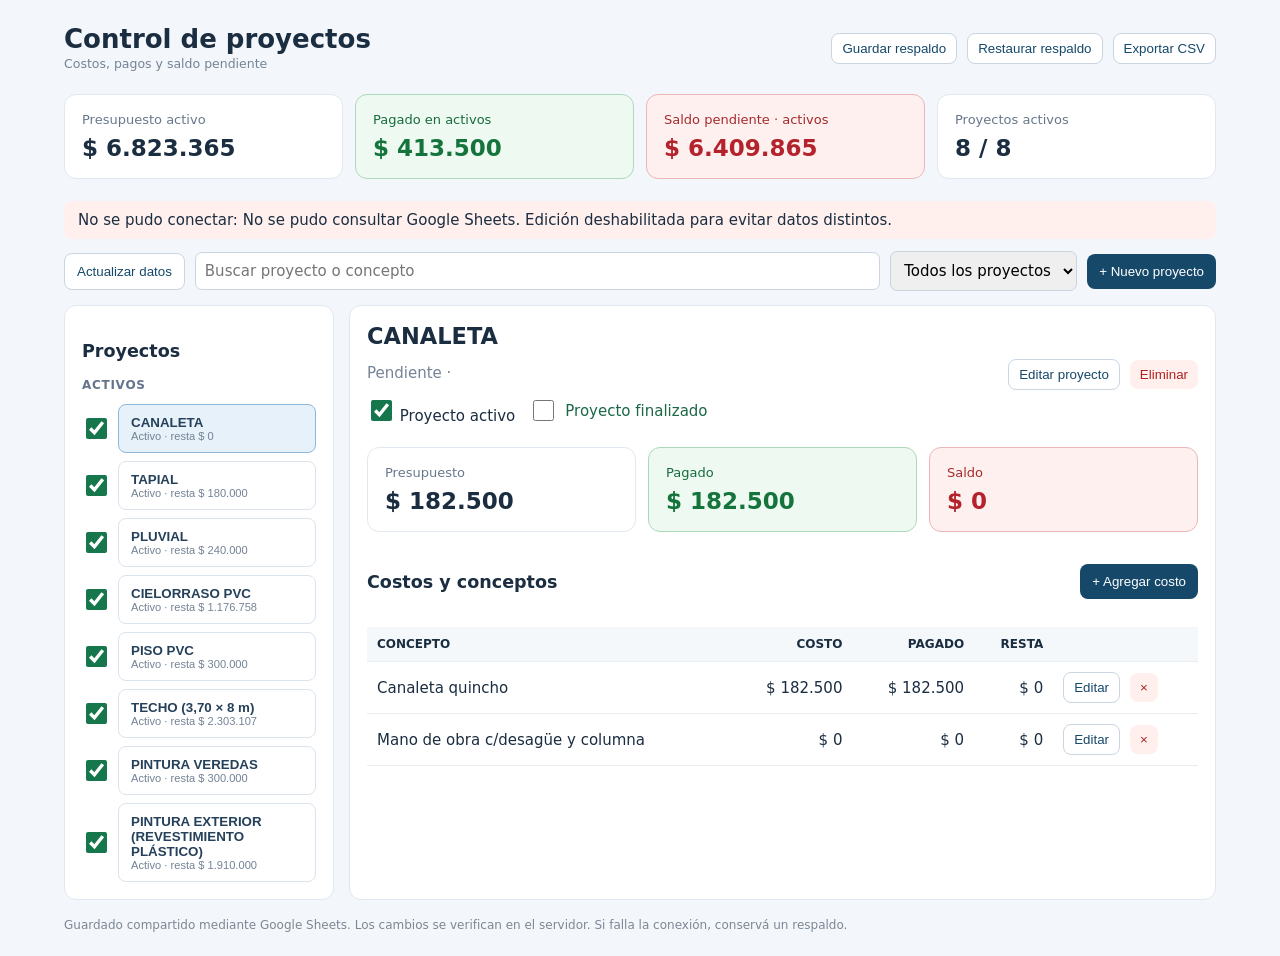
==== commit 701aadc5: "Group active completed inactive projects and add finalization toggle" ====
--- a/control-proyectos/index.html
+++ b/control-proyectos/index.html
@@ -1,6 +1,6 @@
 <!doctype html><html lang="es"><meta charset="utf-8"><meta name="viewport" content="width=device-width,initial-scale=1"><title>Control de proyectos</title><style>
-*{box-sizing:border-box}body{font:15px system-ui,Arial;color:#1b2d40;background:#f3f6fa;margin:0}.wrap{max-width:1200px;margin:auto;padding:24px}header,.toolbar,.head,.actions{display:flex;gap:10px;align-items:center;justify-content:space-between;flex-wrap:wrap}h1{margin:0;font-size:26px}small,.muted{color:#748395}button{background:#16486a;color:#fff;border:0;border-radius:8px;padding:10px 12px;cursor:pointer}button.alt{background:#fff;color:#16486a;border:1px solid #c9d5e0}button.del{background:#fff0ee;color:#a22}input,select{font:inherit;padding:9px;border:1px solid #cbd5df;border-radius:7px}input[type=checkbox]{width:21px;height:21px;accent-color:#16774c;cursor:pointer}.cards{display:grid;grid-template-columns:repeat(4,1fr);gap:12px;margin:22px 0}.card,.panel{background:#fff;border:1px solid #e1e8ef;border-radius:12px;padding:17px}.card span{display:block;font-size:13px;color:#67788b}.card strong{font-size:23px;display:block;margin-top:8px}.layout{display:grid;grid-template-columns:270px 1fr;gap:15px}.list{display:grid;gap:8px}.pr{display:flex;gap:8px;align-items:center}.pr button{flex:1;text-align:left;background:#fff;color:#25405a;border:1px solid #dbe4ee}.pr button.sel{background:#e7f1fa;border-color:#8eb8d8}.pr small{display:block}.head h2{margin:0}.toolbar{margin-bottom:14px;justify-content:flex-start}.toolbar input{flex:1;min-width:180px}.sub{margin:15px 0;color:#697a8c}table{border-collapse:collapse;width:100%;margin-top:18px}td,th{padding:10px;border-bottom:1px solid #e8edf2;text-align:left}th{background:#f5f8fb;font-size:12px;text-transform:uppercase}td.num,th.num{text-align:right}.scroll{overflow:auto}.actions{justify-content:flex-start}.actions button{padding:7px 10px}.modal{position:fixed;inset:0;background:#1426389c;display:none;align-items:center;justify-content:center;padding:16px}.modal.show{display:flex}.form{background:white;border-radius:12px;padding:24px;width:min(500px,100%)}.form label{display:block;margin:12px 0}.form label input,.form label select,.form textarea{display:block;width:100%;margin-top:5px}.form textarea{min-height:70px}.foot{font-size:12px;color:#7c8795;margin-top:18px}@media(max-width:850px){.cards{grid-template-columns:repeat(2,1fr)}.layout{grid-template-columns:1fr}}
- .card.paid-card{background:#edf9f1;border-color:#acd9ba}.card.paid-card span{color:#176b3d}.card.paid-card strong{color:#14743b}.card.balance-card{background:#fff0f0;border-color:#edb6b6}.card.balance-card span{color:#a52a2a}.card.balance-card strong{color:#b4232b}</style><div class="wrap"><header><div><h1>Control de proyectos</h1><small>Costos, pagos y saldo pendiente</small></div><div class="actions"><button class="alt" id="backup">Guardar respaldo</button><button class="alt" id="restore">Restaurar respaldo</button><button class="alt" id="csv">Exportar CSV</button><input type="file" id="file" accept=".json" hidden></div></header><div class="cards"><div class="card"><span>Presupuesto activo</span><strong id="c"></strong></div><div class="card paid-card"><span>Pagado en activos</span><strong id="p"></strong></div><div class="card balance-card"><span>Saldo pendiente · activos</span><strong id="s"></strong></div><div class="card"><span>Proyectos activos</span><strong id="n"></strong></div></div><div id="sync-status" role="status" style="padding:10px 14px;background:#eef4ff;border-radius:8px;margin:12px 0">Conectando con Google Sheets…</div><div class="toolbar"><button class="alt" id="refreshRemote">Actualizar datos</button><input id="search" placeholder="Buscar proyecto o concepto"><select id="filter"><option value="all">Todos los proyectos</option><option value="active">Solo activos</option><option value="inactive">Inactivos</option></select><button id="add">+ Nuevo proyecto</button></div><div class="layout"><aside class="panel"><h3>Proyectos</h3><div id="list" class="list"></div></aside><main class="panel" id="detail"></main></div><div class="foot">Guardado compartido mediante Google Sheets. Los cambios se verifican en el servidor. Si falla la conexión, conservá un respaldo.</div></div><div class="modal" id="modal"><form class="form" id="form"><h2 id="title"></h2><div id="fields"></div><div class="actions"><button type="submit">Guardar</button><button type="button" class="alt" id="cancel">Cancelar</button></div></form></div><script>
+*{box-sizing:border-box}body{font:15px system-ui,Arial;color:#1b2d40;background:#f3f6fa;margin:0}.wrap{max-width:1200px;margin:auto;padding:24px}header,.toolbar,.head,.actions{display:flex;gap:10px;align-items:center;justify-content:space-between;flex-wrap:wrap}h1{margin:0;font-size:26px}small,.muted{color:#748395}button{background:#16486a;color:#fff;border:0;border-radius:8px;padding:10px 12px;cursor:pointer}button.alt{background:#fff;color:#16486a;border:1px solid #c9d5e0}button.del{background:#fff0ee;color:#a22}input,select{font:inherit;padding:9px;border:1px solid #cbd5df;border-radius:7px}input[type=checkbox]{width:21px;height:21px;accent-color:#16774c;cursor:pointer}.cards{display:grid;grid-template-columns:repeat(4,1fr);gap:12px;margin:22px 0}.card,.panel{background:#fff;border:1px solid #e1e8ef;border-radius:12px;padding:17px}.card span{display:block;font-size:13px;color:#67788b}.card strong{font-size:23px;display:block;margin-top:8px}.layout{display:grid;grid-template-columns:270px 1fr;gap:15px}.list{display:grid;gap:8px}.pr{display:flex;gap:8px;align-items:center}.pr button{flex:1;text-align:left;background:#fff;color:#25405a;border:1px solid #dbe4ee}.pr button.sel{background:#e7f1fa;border-color:#8eb8d8}.pr small{display:block}.group-name{font-size:12px;font-weight:700;letter-spacing:.06em;text-transform:uppercase;color:#64748b;margin:17px 0 4px;padding-top:10px;border-top:1px solid #e5ebf1}.group-name:first-child{border-top:0;margin-top:0;padding-top:0}.pr.completed button{background:#f5f6f8;color:#576678}.pr.completed button.sel{background:#e7f1fa;color:#25405a}.complete-control{display:inline-flex;align-items:center;gap:8px;margin-left:14px;color:#1a6845}.head h2{margin:0}.toolbar{margin-bottom:14px;justify-content:flex-start}.toolbar input{flex:1;min-width:180px}.sub{margin:15px 0;color:#697a8c}table{border-collapse:collapse;width:100%;margin-top:18px}td,th{padding:10px;border-bottom:1px solid #e8edf2;text-align:left}th{background:#f5f8fb;font-size:12px;text-transform:uppercase}td.num,th.num{text-align:right}.scroll{overflow:auto}.actions{justify-content:flex-start}.actions button{padding:7px 10px}.modal{position:fixed;inset:0;background:#1426389c;display:none;align-items:center;justify-content:center;padding:16px}.modal.show{display:flex}.form{background:white;border-radius:12px;padding:24px;width:min(500px,100%)}.form label{display:block;margin:12px 0}.form label input,.form label select,.form textarea{display:block;width:100%;margin-top:5px}.form textarea{min-height:70px}.foot{font-size:12px;color:#7c8795;margin-top:18px}@media(max-width:850px){.cards{grid-template-columns:repeat(2,1fr)}.layout{grid-template-columns:1fr}}
+ .card.paid-card{background:#edf9f1;border-color:#acd9ba}.card.paid-card span{color:#176b3d}.card.paid-card strong{color:#14743b}.card.balance-card{background:#fff0f0;border-color:#edb6b6}.card.balance-card span{color:#a52a2a}.card.balance-card strong{color:#b4232b}</style><div class="wrap"><header><div><h1>Control de proyectos</h1><small>Costos, pagos y saldo pendiente</small></div><div class="actions"><button class="alt" id="backup">Guardar respaldo</button><button class="alt" id="restore">Restaurar respaldo</button><button class="alt" id="csv">Exportar CSV</button><input type="file" id="file" accept=".json" hidden></div></header><div class="cards"><div class="card"><span>Presupuesto activo</span><strong id="c"></strong></div><div class="card paid-card"><span>Pagado en activos</span><strong id="p"></strong></div><div class="card balance-card"><span>Saldo pendiente · activos</span><strong id="s"></strong></div><div class="card"><span>Proyectos activos</span><strong id="n"></strong></div></div><div id="sync-status" role="status" style="padding:10px 14px;background:#eef4ff;border-radius:8px;margin:12px 0">Conectando con Google Sheets…</div><div class="toolbar"><button class="alt" id="refreshRemote">Actualizar datos</button><input id="search" placeholder="Buscar proyecto o concepto"><select id="filter"><option value="all">Todos los proyectos</option><option value="active">Solo activos</option><option value="completed">Finalizados</option><option value="inactive">No activos</option></select><button id="add">+ Nuevo proyecto</button></div><div class="layout"><aside class="panel"><h3>Proyectos</h3><div id="list" class="list"></div></aside><main class="panel" id="detail"></main></div><div class="foot">Guardado compartido mediante Google Sheets. Los cambios se verifican en el servidor. Si falla la conexión, conservá un respaldo.</div></div><div class="modal" id="modal"><form class="form" id="form"><h2 id="title"></h2><div id="fields"></div><div class="actions"><button type="submit">Guardar</button><button type="button" class="alt" id="cancel">Cancelar</button></div></form></div><script>
 const initial=[
 ['CANALETA',[['Canaleta quincho',182500,182500],['Mano de obra c/desagüe y columna',0,0]]],
 ['TAPIAL',[['Ladrillo común 200 unidades',60000,60000],['1/2 mt de arena',32000,32000],['5 cemento',45000,45000],['1kg de alambre',5000,5000],['2 plasticor',0,0],['1 hierro del 8',0,0],['Mano de obra',180000,0]]],
@@ -10,7 +10,16 @@
 ['TECHO (3,70 × 8 m)',[['8 caños de 80x40x1,6x6m',422787,0],['4 caños de 80x80x1,6x6m',283048,0],['4 chapas translúcidas PVC de 8m',572400,0],['200 tornillos',22990,0],['2kg electrodos',28525,0],['5 discos de corte',21477,0],['1 disco de desbaste',4719,0],['4l de antióxido',57161,0],['5 bolsas de cemento',0,0],['3 hierros del 8',0,0],['1/4m de arena',0,0],['1/4m de piedra',0,0],['Mano de obra',740000,0],['Cenefas y canaleta',0,0],['Mano de obra cenefa y canaleta',150000,0]]],
 ['PINTURA VEREDAS',[['2 tachos de 4l pintura',100000,0],['Mano de obra',200000,0]]],
 ['PINTURA EXTERIOR (REVESTIMIENTO PLÁSTICO)',[['76m² de revestimiento',760000,0],['Base para dos manos',250000,0],['Mano de obra',900000,0]]]
-];const key='control_proyectos_v1',id=()=>Math.random().toString(36).slice(2,10),E=x=>String(x??'').replace(/[&<>"']/g,c=>({'&':'&amp;','<':'&lt;','>':'&gt;','"':'&quot;',"'":'&#39;'}[c])),cash=x=>new Intl.NumberFormat('es-AR',{style:'currency',currency:'ARS',maximumFractionDigits:0}).format(Number(x)||0),seed=()=>initial.map(([name,items])=>({id:id(),name,status:'Pendiente',active:true,note:'',items:items.map(([description,cost,paidAmount])=>({id:id(),description,cost,paidAmount}))}));let data;try{data=JSON.parse(localStorage.getItem(key));if(!Array.isArray(data))throw 1}catch{data=seed()}data.forEach(p=>{p.active=p.active!==false;p.items.forEach(i=>{if(i.paidAmount==null)i.paidAmount=(i.payments||[]).reduce((s,x)=>s+Number(x.amount||0),0)})});let selected=data[0]?.id,save=()=>localStorage.setItem(key,JSON.stringify(data)),tot=p=>p.items.reduce((a,i)=>({cost:a.cost+Number(i.cost||0),paid:a.paid+Number(i.paidAmount||0)}),{cost:0,paid:0}),upd=()=>{save();render();queueSync()};function render(){let a=data.filter(p=>p.active).reduce((a,p)=>{let t=tot(p);return{cost:a.cost+t.cost,paid:a.paid+t.paid}},{cost:0,paid:0});c.textContent=cash(a.cost);document.getElementById('p').textContent=cash(a.paid);s.textContent=cash(a.cost-a.paid);n.textContent=data.filter(p=>p.active).length+' / '+data.length;let q=search.value.toLowerCase(),f=filter.value,visible=data.filter(p=>(f==='all'||(f==='active'?p.active:!p.active))&&(p.name.toLowerCase().includes(q)||p.items.some(i=>i.description.toLowerCase().includes(q))));if(!visible.some(p=>p.id===selected))selected=visible[0]?.id;list.innerHTML=visible.map(p=>{let t=tot(p);return '<div class="pr"><input type="checkbox" data-active="'+p.id+'" '+(p.active?'checked':'')+' title="Proyecto activo"><button class="'+(selected===p.id?'sel':'')+'" data-project="'+p.id+'"><b>'+E(p.name)+'</b><small>'+(p.active?'Activo':'Inactivo')+' · resta '+cash(t.cost-t.paid)+'</small></button></div>'}).join('')||'<p class="muted">Sin resultados</p>';let p=data.find(p=>p.id===selected);if(!p){detail.innerHTML='<p>Seleccioná un proyecto.</p>';return}let t=tot(p);detail.innerHTML='<div class="head"><div><h2>'+E(p.name)+'</h2><p class="muted">'+E(p.status)+' · '+E(p.note)+'</p><label><input id="act" type="checkbox" '+(p.active?'checked':'')+'> Proyecto activo</label></div><div class="actions"><button class="alt" id="edit">Editar proyecto</button><button class="del" id="del">Eliminar</button></div></div><div class="cards" style="grid-template-columns:repeat(3,1fr)"><div class="card"><span>Presupuesto</span><strong>'+cash(t.cost)+'</strong></div><div class="card paid-card"><span>Pagado</span><strong>'+cash(t.paid)+'</strong></div><div class="card balance-card"><span>Saldo</span><strong>'+cash(t.cost-t.paid)+'</strong></div></div><div class="head"><h3>Costos y conceptos</h3><button id="additem">+ Agregar costo</button></div><div class="scroll"><table><thead><tr><th>Concepto</th><th class="num">Costo</th><th class="num">Pagado</th><th class="num">Resta</th><th></th></tr></thead><tbody>'+p.items.map(i=>'<tr><td>'+E(i.description)+'</td><td class="num">'+cash(i.cost)+'</td><td class="num">'+cash(i.paidAmount)+'</td><td class="num">'+cash(Number(i.cost)-Number(i.paidAmount))+'</td><td><div class="actions"><button class="alt" data-item="'+i.id+'">Editar</button><button class="del" data-remove="'+i.id+'">×</button></div></td></tr>').join('')+'</tbody></table></div>'}function editModal(title,arr,fn){document.getElementById('title').textContent=title;fields.innerHTML=arr.map(v=>'<label>'+E(v[1])+(v[2]==='select'?'<select name="'+v[0]+'">'+v[4].map(o=>'<option '+(o===v[3]?'selected':'')+'>'+E(o)+'</option>').join('')+'</select>':v[2]==='textarea'?'<textarea name="'+v[0]+'">'+E(v[3])+'</textarea>':'<input required name="'+v[0]+'" type="'+(v[2]||'text')+'" '+(v[2]==='number'?'min="0" step="0.01"':'')+' value="'+E(v[3]??'')+'">')+'</label>').join('');modal.classList.add('show');form.onsubmit=e=>{e.preventDefault();fn(Object.fromEntries(new FormData(form)));modal.classList.remove('show');upd()}}function projectForm(p){editModal(p?'Editar proyecto':'Nuevo proyecto',[['name','Nombre','text',p?.name||''],['status','Estado','select',p?.status||'Pendiente',['Pendiente','En ejecución','Finalizado']],['note','Observaciones','textarea',p?.note||'']],v=>{if(p)Object.assign(p,v);else{let x={id:id(),name:v.name,status:v.status,note:v.note,active:true,items:[]};data.push(x);selected=x.id}})}function itemForm(p,i){editModal(i?'Editar concepto':'Nuevo costo',[['description','Concepto','text',i?.description||''],['cost','Costo presupuestado','number',i?.cost??0],['paidAmount','Pagado','number',i?.paidAmount??0]],v=>{let x={description:v.description,cost:Number(v.cost),paidAmount:Number(v.paidAmount)};if(i)Object.assign(i,x);else p.items.push({id:id(),...x})})}document.getElementById('add').onclick=()=>projectForm();search.oninput=render;filter.onchange=render;cancel.onclick=()=>modal.classList.remove('show');document.body.addEventListener('change',e=>{if(!e.target.matches('#act,input[data-active]'))return;const p=e.target.id==='act'?data.find(x=>x.id===selected):data.find(x=>x.id===e.target.dataset.active);if(!p)return;if(locked){e.target.checked=!!p.active;return}p.active=e.target.checked;upd()});document.body.addEventListener('click',e=>{let b=e.target.closest('button');if(!b)return;if(b.dataset.project){selected=b.dataset.project;render();return}let p=data.find(p=>p.id===selected);if(!p)return;if(b.id==='edit')projectForm(p);if(b.id==='del'&&confirm('¿Eliminar proyecto?')){data=data.filter(x=>x.id!==p.id);selected=data[0]?.id;upd()}if(b.id==='additem')itemForm(p);if(b.dataset.item)itemForm(p,p.items.find(i=>i.id===b.dataset.item));if(b.dataset.remove&&confirm('¿Eliminar concepto?')){p.items=p.items.filter(i=>i.id!==b.dataset.remove);upd()}});function dl(content,name,type){let a=document.createElement('a'),u=URL.createObjectURL(new Blob([content],{type}));a.href=u;a.download=name;a.click();setTimeout(()=>URL.revokeObjectURL(u),500)}backup.onclick=()=>dl(JSON.stringify({version:2,projects:data},null,2),'respaldo_proyectos.json','application/json');restore.onclick=()=>file.click();file.onchange=async()=>{try{let j=JSON.parse(await file.files[0].text());if(!Array.isArray(j.projects))throw Error();if(confirm('¿Reemplazar datos actuales?')){data=j.projects;selected=data[0]?.id;upd()}}catch{alert('Respaldo incorrecto')}file.value=''};csv.onclick=()=>{let rows=[['Proyecto','Activo','Estado','Concepto','Costo','Pagado','Resta']];data.forEach(p=>p.items.forEach(i=>rows.push([p.name,p.active?'Sí':'No',p.status,i.description,i.cost,i.paidAmount,Number(i.cost)-Number(i.paidAmount)])));dl('\ufeff'+rows.map(r=>r.map(x=>'"'+String(x).replace(/"/g,'""')+'"').join(';')).join('\r\n'),'proyectos.csv','text/csv')};render();
+];const key='control_proyectos_v1',id=()=>Math.random().toString(36).slice(2,10),E=x=>String(x??'').replace(/[&<>"']/g,c=>({'&':'&amp;','<':'&lt;','>':'&gt;','"':'&quot;',"'":'&#39;'}[c])),cash=x=>new Intl.NumberFormat('es-AR',{style:'currency',currency:'ARS',maximumFractionDigits:0}).format(Number(x)||0),seed=()=>initial.map(([name,items])=>({id:id(),name,status:'Pendiente',active:true,note:'',items:items.map(([description,cost,paidAmount])=>({id:id(),description,cost,paidAmount}))}));let data;try{data=JSON.parse(localStorage.getItem(key));if(!Array.isArray(data))throw 1}catch{data=seed()}data.forEach(p=>{p.active=p.active!==false;p.items.forEach(i=>{if(i.paidAmount==null)i.paidAmount=(i.payments||[]).reduce((s,x)=>s+Number(x.amount||0),0)})});let selected=data[0]?.id,save=()=>localStorage.setItem(key,JSON.stringify(data)),tot=p=>p.items.reduce((a,i)=>({cost:a.cost+Number(i.cost||0),paid:a.paid+Number(i.paidAmount||0)}),{cost:0,paid:0}),upd=()=>{save();render();queueSync()};function render(){let a=data.filter(p=>p.active&&!p.completed).reduce((a,p)=>{let t=tot(p);return{cost:a.cost+t.cost,paid:a.paid+t.paid}},{cost:0,paid:0});c.textContent=cash(a.cost);document.getElementById('p').textContent=cash(a.paid);s.textContent=cash(a.cost-a.paid);n.textContent=data.filter(p=>p.active&&!p.completed).length+' / '+data.length;let q=search.value.toLowerCase(),f=filter.value,group=p=>p.completed?'completed':p.active?'active':'inactive',
+ visible=data.filter(p=>(f==='all'||group(p)===f)&&(p.name.toLowerCase().includes(q)||(p.items||[]).some(i=>i.description.toLowerCase().includes(q))));
+ visible.sort((a,b)=>({active:0,completed:1,inactive:2}[group(a)]-({active:0,completed:1,inactive:2}[group(b)])));
+ if(!visible.some(p=>p.id===selected))selected=visible[0]?.id;
+ let last='';
+ list.innerHTML=visible.map(p=>{
+  let t=tot(p),g=group(p),heading=g==='active'?'Activos':g==='completed'?'Finalizados':'No activos';
+  let title=g!==last?'<div class="group-name">'+heading+'</div>':'';last=g;
+  return title+'<div class="pr '+(g==='completed'?'completed':'')+'"><input type="checkbox" data-active="'+p.id+'" '+(g==='active'?'checked':'')+' title="Proyecto activo"><button class="'+(selected===p.id?'sel':'')+'" data-project="'+p.id+'"><b>'+E(p.name)+'</b><small>'+ (g==='active'?'Activo':g==='completed'?'Finalizado':'No activo') +' · resta '+cash(t.cost-t.paid)+'</small></button></div>'
+ }).join('')||'<p class="muted">Sin resultados</p>';let p=data.find(p=>p.id===selected);if(!p){detail.innerHTML='<p>Seleccioná un proyecto.</p>';return}let t=tot(p);detail.innerHTML='<div class="head"><div><h2>'+E(p.name)+'</h2><p class="muted">'+(p.completed?'Finalizado':E(p.status))+' · '+E(p.note)+'</p><label><input id="act" type="checkbox" '+(p.active&&!p.completed?'checked':'')+'> Proyecto activo</label><label class="complete-control"><input id="completed" type="checkbox" '+(p.completed?'checked':'')+'> Proyecto finalizado</label></div><div class="actions"><button class="alt" id="edit">Editar proyecto</button><button class="del" id="del">Eliminar</button></div></div><div class="cards" style="grid-template-columns:repeat(3,1fr)"><div class="card"><span>Presupuesto</span><strong>'+cash(t.cost)+'</strong></div><div class="card paid-card"><span>Pagado</span><strong>'+cash(t.paid)+'</strong></div><div class="card balance-card"><span>Saldo</span><strong>'+cash(t.cost-t.paid)+'</strong></div></div><div class="head"><h3>Costos y conceptos</h3><button id="additem">+ Agregar costo</button></div><div class="scroll"><table><thead><tr><th>Concepto</th><th class="num">Costo</th><th class="num">Pagado</th><th class="num">Resta</th><th></th></tr></thead><tbody>'+p.items.map(i=>'<tr><td>'+E(i.description)+'</td><td class="num">'+cash(i.cost)+'</td><td class="num">'+cash(i.paidAmount)+'</td><td class="num">'+cash(Number(i.cost)-Number(i.paidAmount))+'</td><td><div class="actions"><button class="alt" data-item="'+i.id+'">Editar</button><button class="del" data-remove="'+i.id+'">×</button></div></td></tr>').join('')+'</tbody></table></div>'}function editModal(title,arr,fn){document.getElementById('title').textContent=title;fields.innerHTML=arr.map(v=>'<label>'+E(v[1])+(v[2]==='select'?'<select name="'+v[0]+'">'+v[4].map(o=>'<option '+(o===v[3]?'selected':'')+'>'+E(o)+'</option>').join('')+'</select>':v[2]==='textarea'?'<textarea name="'+v[0]+'">'+E(v[3])+'</textarea>':'<input required name="'+v[0]+'" type="'+(v[2]||'text')+'" '+(v[2]==='number'?'min="0" step="0.01"':'')+' value="'+E(v[3]??'')+'">')+'</label>').join('');modal.classList.add('show');form.onsubmit=e=>{e.preventDefault();fn(Object.fromEntries(new FormData(form)));modal.classList.remove('show');upd()}}function projectForm(p){editModal(p?'Editar proyecto':'Nuevo proyecto',[['name','Nombre','text',p?.name||''],['status','Estado','select',p?.status||'Pendiente',['Pendiente','En ejecución','Finalizado']],['note','Observaciones','textarea',p?.note||'']],v=>{if(p)Object.assign(p,v);else{let x={id:id(),name:v.name,status:v.status,note:v.note,active:true,items:[]};data.push(x);selected=x.id}})}function itemForm(p,i){editModal(i?'Editar concepto':'Nuevo costo',[['description','Concepto','text',i?.description||''],['cost','Costo presupuestado','number',i?.cost??0],['paidAmount','Pagado','number',i?.paidAmount??0]],v=>{let x={description:v.description,cost:Number(v.cost),paidAmount:Number(v.paidAmount)};if(i)Object.assign(i,x);else p.items.push({id:id(),...x})})}document.getElementById('add').onclick=()=>projectForm();search.oninput=render;filter.onchange=render;cancel.onclick=()=>modal.classList.remove('show');document.body.addEventListener('change',e=>{if(!e.target.matches('#act,#completed,input[data-active]'))return;const p=(e.target.id==='act'||e.target.id==='completed')?data.find(x=>x.id===selected):data.find(x=>x.id===e.target.dataset.active);if(!p)return;if(locked){e.target.checked=e.target.id==='completed'?!!p.completed:!!(p.active&&!p.completed);return}if(e.target.id==='completed'){p.completed=e.target.checked;if(p.completed)p.active=false;else p.active=true}else{p.active=e.target.checked;if(p.active)p.completed=false}upd()});document.body.addEventListener('click',e=>{let b=e.target.closest('button');if(!b)return;if(b.dataset.project){selected=b.dataset.project;render();return}let p=data.find(p=>p.id===selected);if(!p)return;if(b.id==='edit')projectForm(p);if(b.id==='del'&&confirm('¿Eliminar proyecto?')){data=data.filter(x=>x.id!==p.id);selected=data[0]?.id;upd()}if(b.id==='additem')itemForm(p);if(b.dataset.item)itemForm(p,p.items.find(i=>i.id===b.dataset.item));if(b.dataset.remove&&confirm('¿Eliminar concepto?')){p.items=p.items.filter(i=>i.id!==b.dataset.remove);upd()}});function dl(content,name,type){let a=document.createElement('a'),u=URL.createObjectURL(new Blob([content],{type}));a.href=u;a.download=name;a.click();setTimeout(()=>URL.revokeObjectURL(u),500)}backup.onclick=()=>dl(JSON.stringify({version:2,projects:data},null,2),'respaldo_proyectos.json','application/json');restore.onclick=()=>file.click();file.onchange=async()=>{try{let j=JSON.parse(await file.files[0].text());if(!Array.isArray(j.projects))throw Error();if(confirm('¿Reemplazar datos actuales?')){data=j.projects;selected=data[0]?.id;upd()}}catch{alert('Respaldo incorrecto')}file.value=''};csv.onclick=()=>{let rows=[['Proyecto','Activo','Estado','Concepto','Costo','Pagado','Resta']];data.forEach(p=>p.items.forEach(i=>rows.push([p.name,p.active?'Sí':'No',p.status,i.description,i.cost,i.paidAmount,Number(i.cost)-Number(i.paidAmount)])));dl('\ufeff'+rows.map(r=>r.map(x=>'"'+String(x).replace(/"/g,'""')+'"').join(';')).join('\r\n'),'proyectos.csv','text/csv')};render();
 
 const SERVICE='https://script.google.com/macros/s/AKfycbzwabcBMtCHVPYCfE2iRS7ivRHzhffWoXqF9jPuhnJ9L0bvOixS2ckPKdizKaEfRfRT/exec';
 let revision=null,locked=true,writing=false,dirty=false;
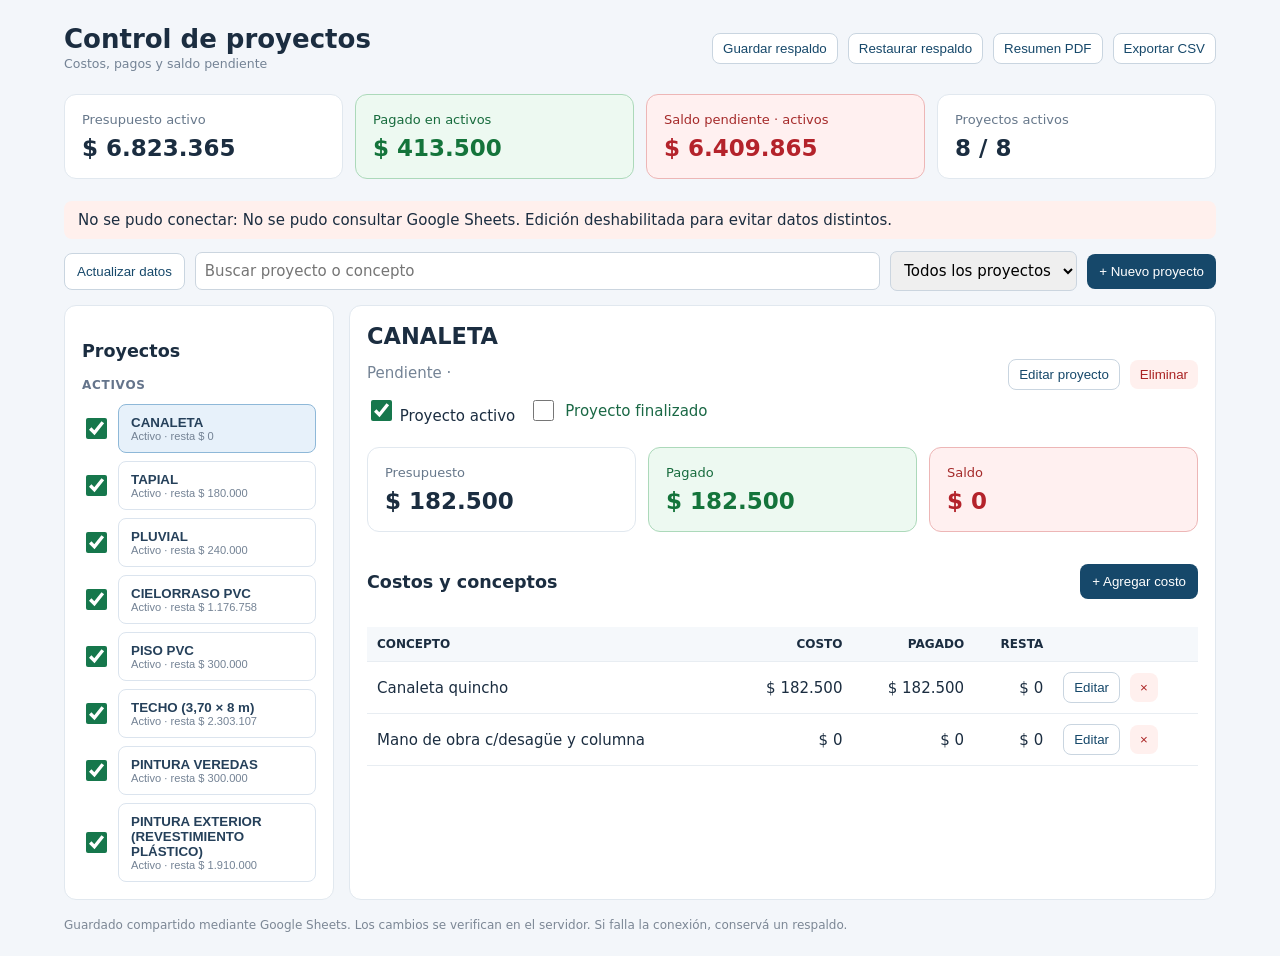
==== commit e31554e0: "Add print-ready A4 PDF summary of projects grouped by status" ====
--- a/control-proyectos/index.html
+++ b/control-proyectos/index.html
@@ -1,6 +1,6 @@
 <!doctype html><html lang="es"><meta charset="utf-8"><meta name="viewport" content="width=device-width,initial-scale=1"><title>Control de proyectos</title><style>
-*{box-sizing:border-box}body{font:15px system-ui,Arial;color:#1b2d40;background:#f3f6fa;margin:0}.wrap{max-width:1200px;margin:auto;padding:24px}header,.toolbar,.head,.actions{display:flex;gap:10px;align-items:center;justify-content:space-between;flex-wrap:wrap}h1{margin:0;font-size:26px}small,.muted{color:#748395}button{background:#16486a;color:#fff;border:0;border-radius:8px;padding:10px 12px;cursor:pointer}button.alt{background:#fff;color:#16486a;border:1px solid #c9d5e0}button.del{background:#fff0ee;color:#a22}input,select{font:inherit;padding:9px;border:1px solid #cbd5df;border-radius:7px}input[type=checkbox]{width:21px;height:21px;accent-color:#16774c;cursor:pointer}.cards{display:grid;grid-template-columns:repeat(4,1fr);gap:12px;margin:22px 0}.card,.panel{background:#fff;border:1px solid #e1e8ef;border-radius:12px;padding:17px}.card span{display:block;font-size:13px;color:#67788b}.card strong{font-size:23px;display:block;margin-top:8px}.layout{display:grid;grid-template-columns:270px 1fr;gap:15px}.list{display:grid;gap:8px}.pr{display:flex;gap:8px;align-items:center}.pr button{flex:1;text-align:left;background:#fff;color:#25405a;border:1px solid #dbe4ee}.pr button.sel{background:#e7f1fa;border-color:#8eb8d8}.pr small{display:block}.group-name{font-size:12px;font-weight:700;letter-spacing:.06em;text-transform:uppercase;color:#64748b;margin:17px 0 4px;padding-top:10px;border-top:1px solid #e5ebf1}.group-name:first-child{border-top:0;margin-top:0;padding-top:0}.pr.completed button{background:#f5f6f8;color:#576678}.pr.completed button.sel{background:#e7f1fa;color:#25405a}.complete-control{display:inline-flex;align-items:center;gap:8px;margin-left:14px;color:#1a6845}.head h2{margin:0}.toolbar{margin-bottom:14px;justify-content:flex-start}.toolbar input{flex:1;min-width:180px}.sub{margin:15px 0;color:#697a8c}table{border-collapse:collapse;width:100%;margin-top:18px}td,th{padding:10px;border-bottom:1px solid #e8edf2;text-align:left}th{background:#f5f8fb;font-size:12px;text-transform:uppercase}td.num,th.num{text-align:right}.scroll{overflow:auto}.actions{justify-content:flex-start}.actions button{padding:7px 10px}.modal{position:fixed;inset:0;background:#1426389c;display:none;align-items:center;justify-content:center;padding:16px}.modal.show{display:flex}.form{background:white;border-radius:12px;padding:24px;width:min(500px,100%)}.form label{display:block;margin:12px 0}.form label input,.form label select,.form textarea{display:block;width:100%;margin-top:5px}.form textarea{min-height:70px}.foot{font-size:12px;color:#7c8795;margin-top:18px}@media(max-width:850px){.cards{grid-template-columns:repeat(2,1fr)}.layout{grid-template-columns:1fr}}
- .card.paid-card{background:#edf9f1;border-color:#acd9ba}.card.paid-card span{color:#176b3d}.card.paid-card strong{color:#14743b}.card.balance-card{background:#fff0f0;border-color:#edb6b6}.card.balance-card span{color:#a52a2a}.card.balance-card strong{color:#b4232b}</style><div class="wrap"><header><div><h1>Control de proyectos</h1><small>Costos, pagos y saldo pendiente</small></div><div class="actions"><button class="alt" id="backup">Guardar respaldo</button><button class="alt" id="restore">Restaurar respaldo</button><button class="alt" id="csv">Exportar CSV</button><input type="file" id="file" accept=".json" hidden></div></header><div class="cards"><div class="card"><span>Presupuesto activo</span><strong id="c"></strong></div><div class="card paid-card"><span>Pagado en activos</span><strong id="p"></strong></div><div class="card balance-card"><span>Saldo pendiente · activos</span><strong id="s"></strong></div><div class="card"><span>Proyectos activos</span><strong id="n"></strong></div></div><div id="sync-status" role="status" style="padding:10px 14px;background:#eef4ff;border-radius:8px;margin:12px 0">Conectando con Google Sheets…</div><div class="toolbar"><button class="alt" id="refreshRemote">Actualizar datos</button><input id="search" placeholder="Buscar proyecto o concepto"><select id="filter"><option value="all">Todos los proyectos</option><option value="active">Solo activos</option><option value="completed">Finalizados</option><option value="inactive">No activos</option></select><button id="add">+ Nuevo proyecto</button></div><div class="layout"><aside class="panel"><h3>Proyectos</h3><div id="list" class="list"></div></aside><main class="panel" id="detail"></main></div><div class="foot">Guardado compartido mediante Google Sheets. Los cambios se verifican en el servidor. Si falla la conexión, conservá un respaldo.</div></div><div class="modal" id="modal"><form class="form" id="form"><h2 id="title"></h2><div id="fields"></div><div class="actions"><button type="submit">Guardar</button><button type="button" class="alt" id="cancel">Cancelar</button></div></form></div><script>
+*{box-sizing:border-box}body{font:15px system-ui,Arial;color:#1b2d40;background:#f3f6fa;margin:0}.wrap{max-width:1200px;margin:auto;padding:24px}header,.toolbar,.head,.actions{display:flex;gap:10px;align-items:center;justify-content:space-between;flex-wrap:wrap}h1{margin:0;font-size:26px}small,.muted{color:#748395}button{background:#16486a;color:#fff;border:0;border-radius:8px;padding:10px 12px;cursor:pointer}button.alt{background:#fff;color:#16486a;border:1px solid #c9d5e0}button.del{background:#fff0ee;color:#a22}input,select{font:inherit;padding:9px;border:1px solid #cbd5df;border-radius:7px}input[type=checkbox]{width:21px;height:21px;accent-color:#16774c;cursor:pointer}.cards{display:grid;grid-template-columns:repeat(4,1fr);gap:12px;margin:22px 0}.card,.panel{background:#fff;border:1px solid #e1e8ef;border-radius:12px;padding:17px}.card span{display:block;font-size:13px;color:#67788b}.card strong{font-size:23px;display:block;margin-top:8px}.layout{display:grid;grid-template-columns:270px 1fr;gap:15px}.list{display:grid;gap:8px}.pr{display:flex;gap:8px;align-items:center}.pr button{flex:1;text-align:left;background:#fff;color:#25405a;border:1px solid #dbe4ee}.pr button.sel{background:#e7f1fa;border-color:#8eb8d8}.pr small{display:block}.group-name{font-size:12px;font-weight:700;letter-spacing:.06em;text-transform:uppercase;color:#64748b;margin:17px 0 4px;padding-top:10px;border-top:1px solid #e5ebf1}.group-name:first-child{border-top:0;margin-top:0;padding-top:0}.pr.completed input[type=checkbox]{accent-color:#9299a3;pointer-events:none;opacity:1}.pr.completed button{background:#f5f6f8;color:#576678}.pr.completed button.sel{background:#e7f1fa;color:#25405a}.complete-control{display:inline-flex;align-items:center;gap:8px;margin-left:14px;color:#1a6845}.head h2{margin:0}.toolbar{margin-bottom:14px;justify-content:flex-start}.toolbar input{flex:1;min-width:180px}.sub{margin:15px 0;color:#697a8c}table{border-collapse:collapse;width:100%;margin-top:18px}td,th{padding:10px;border-bottom:1px solid #e8edf2;text-align:left}th{background:#f5f8fb;font-size:12px;text-transform:uppercase}td.num,th.num{text-align:right}.scroll{overflow:auto}.actions{justify-content:flex-start}.actions button{padding:7px 10px}.modal{position:fixed;inset:0;background:#1426389c;display:none;align-items:center;justify-content:center;padding:16px}.modal.show{display:flex}.form{background:white;border-radius:12px;padding:24px;width:min(500px,100%)}.form label{display:block;margin:12px 0}.form label input,.form label select,.form textarea{display:block;width:100%;margin-top:5px}.form textarea{min-height:70px}.foot{font-size:12px;color:#7c8795;margin-top:18px}@media(max-width:850px){.cards{grid-template-columns:repeat(2,1fr)}.layout{grid-template-columns:1fr}}
+ .card.paid-card{background:#edf9f1;border-color:#acd9ba}.card.paid-card span{color:#176b3d}.card.paid-card strong{color:#14743b}.card.balance-card{background:#fff0f0;border-color:#edb6b6}.card.balance-card span{color:#a52a2a}.card.balance-card strong{color:#b4232b}</style><div class="wrap"><header><div><h1>Control de proyectos</h1><small>Costos, pagos y saldo pendiente</small></div><div class="actions"><button class="alt" id="backup">Guardar respaldo</button><button class="alt" id="restore">Restaurar respaldo</button><button class="alt" id="pdfSummary" title="Resumen de todos los proyectos en formato A4">Resumen PDF</button><button class="alt" id="csv">Exportar CSV</button><input type="file" id="file" accept=".json" hidden></div></header><div class="cards"><div class="card"><span>Presupuesto activo</span><strong id="c"></strong></div><div class="card paid-card"><span>Pagado en activos</span><strong id="p"></strong></div><div class="card balance-card"><span>Saldo pendiente · activos</span><strong id="s"></strong></div><div class="card"><span>Proyectos activos</span><strong id="n"></strong></div></div><div id="sync-status" role="status" style="padding:10px 14px;background:#eef4ff;border-radius:8px;margin:12px 0">Conectando con Google Sheets…</div><div class="toolbar"><button class="alt" id="refreshRemote">Actualizar datos</button><input id="search" placeholder="Buscar proyecto o concepto"><select id="filter"><option value="all">Todos los proyectos</option><option value="active">Solo activos</option><option value="completed">Finalizados</option><option value="inactive">No activos</option></select><button id="add">+ Nuevo proyecto</button></div><div class="layout"><aside class="panel"><h3>Proyectos</h3><div id="list" class="list"></div></aside><main class="panel" id="detail"></main></div><div class="foot">Guardado compartido mediante Google Sheets. Los cambios se verifican en el servidor. Si falla la conexión, conservá un respaldo.</div></div><div class="modal" id="modal"><form class="form" id="form"><h2 id="title"></h2><div id="fields"></div><div class="actions"><button type="submit">Guardar</button><button type="button" class="alt" id="cancel">Cancelar</button></div></form></div><script>
 const initial=[
 ['CANALETA',[['Canaleta quincho',182500,182500],['Mano de obra c/desagüe y columna',0,0]]],
 ['TAPIAL',[['Ladrillo común 200 unidades',60000,60000],['1/2 mt de arena',32000,32000],['5 cemento',45000,45000],['1kg de alambre',5000,5000],['2 plasticor',0,0],['1 hierro del 8',0,0],['Mano de obra',180000,0]]],
@@ -18,7 +18,7 @@
  list.innerHTML=visible.map(p=>{
   let t=tot(p),g=group(p),heading=g==='active'?'Activos':g==='completed'?'Finalizados':'No activos';
   let title=g!==last?'<div class="group-name">'+heading+'</div>':'';last=g;
-  return title+'<div class="pr '+(g==='completed'?'completed':'')+'"><input type="checkbox" data-active="'+p.id+'" '+(g==='active'?'checked':'')+' title="Proyecto activo"><button class="'+(selected===p.id?'sel':'')+'" data-project="'+p.id+'"><b>'+E(p.name)+'</b><small>'+ (g==='active'?'Activo':g==='completed'?'Finalizado':'No activo') +' · resta '+cash(t.cost-t.paid)+'</small></button></div>'
+  return title+'<div class="pr '+(g==='completed'?'completed':'')+'"><input type="checkbox" data-active="'+p.id+'" '+((g==='active'||g==='completed')?'checked':'')+' title="'+(g==='completed'?'Proyecto finalizado':'Proyecto activo')+'"><button class="'+(selected===p.id?'sel':'')+'" data-project="'+p.id+'"><b>'+E(p.name)+'</b><small>'+ (g==='active'?'Activo':g==='completed'?'Finalizado':'No activo') +' · resta '+cash(t.cost-t.paid)+'</small></button></div>'
  }).join('')||'<p class="muted">Sin resultados</p>';let p=data.find(p=>p.id===selected);if(!p){detail.innerHTML='<p>Seleccioná un proyecto.</p>';return}let t=tot(p);detail.innerHTML='<div class="head"><div><h2>'+E(p.name)+'</h2><p class="muted">'+(p.completed?'Finalizado':E(p.status))+' · '+E(p.note)+'</p><label><input id="act" type="checkbox" '+(p.active&&!p.completed?'checked':'')+'> Proyecto activo</label><label class="complete-control"><input id="completed" type="checkbox" '+(p.completed?'checked':'')+'> Proyecto finalizado</label></div><div class="actions"><button class="alt" id="edit">Editar proyecto</button><button class="del" id="del">Eliminar</button></div></div><div class="cards" style="grid-template-columns:repeat(3,1fr)"><div class="card"><span>Presupuesto</span><strong>'+cash(t.cost)+'</strong></div><div class="card paid-card"><span>Pagado</span><strong>'+cash(t.paid)+'</strong></div><div class="card balance-card"><span>Saldo</span><strong>'+cash(t.cost-t.paid)+'</strong></div></div><div class="head"><h3>Costos y conceptos</h3><button id="additem">+ Agregar costo</button></div><div class="scroll"><table><thead><tr><th>Concepto</th><th class="num">Costo</th><th class="num">Pagado</th><th class="num">Resta</th><th></th></tr></thead><tbody>'+p.items.map(i=>'<tr><td>'+E(i.description)+'</td><td class="num">'+cash(i.cost)+'</td><td class="num">'+cash(i.paidAmount)+'</td><td class="num">'+cash(Number(i.cost)-Number(i.paidAmount))+'</td><td><div class="actions"><button class="alt" data-item="'+i.id+'">Editar</button><button class="del" data-remove="'+i.id+'">×</button></div></td></tr>').join('')+'</tbody></table></div>'}function editModal(title,arr,fn){document.getElementById('title').textContent=title;fields.innerHTML=arr.map(v=>'<label>'+E(v[1])+(v[2]==='select'?'<select name="'+v[0]+'">'+v[4].map(o=>'<option '+(o===v[3]?'selected':'')+'>'+E(o)+'</option>').join('')+'</select>':v[2]==='textarea'?'<textarea name="'+v[0]+'">'+E(v[3])+'</textarea>':'<input required name="'+v[0]+'" type="'+(v[2]||'text')+'" '+(v[2]==='number'?'min="0" step="0.01"':'')+' value="'+E(v[3]??'')+'">')+'</label>').join('');modal.classList.add('show');form.onsubmit=e=>{e.preventDefault();fn(Object.fromEntries(new FormData(form)));modal.classList.remove('show');upd()}}function projectForm(p){editModal(p?'Editar proyecto':'Nuevo proyecto',[['name','Nombre','text',p?.name||''],['status','Estado','select',p?.status||'Pendiente',['Pendiente','En ejecución','Finalizado']],['note','Observaciones','textarea',p?.note||'']],v=>{if(p)Object.assign(p,v);else{let x={id:id(),name:v.name,status:v.status,note:v.note,active:true,items:[]};data.push(x);selected=x.id}})}function itemForm(p,i){editModal(i?'Editar concepto':'Nuevo costo',[['description','Concepto','text',i?.description||''],['cost','Costo presupuestado','number',i?.cost??0],['paidAmount','Pagado','number',i?.paidAmount??0]],v=>{let x={description:v.description,cost:Number(v.cost),paidAmount:Number(v.paidAmount)};if(i)Object.assign(i,x);else p.items.push({id:id(),...x})})}document.getElementById('add').onclick=()=>projectForm();search.oninput=render;filter.onchange=render;cancel.onclick=()=>modal.classList.remove('show');document.body.addEventListener('change',e=>{if(!e.target.matches('#act,#completed,input[data-active]'))return;const p=(e.target.id==='act'||e.target.id==='completed')?data.find(x=>x.id===selected):data.find(x=>x.id===e.target.dataset.active);if(!p)return;if(locked){e.target.checked=e.target.id==='completed'?!!p.completed:!!(p.active&&!p.completed);return}if(e.target.id==='completed'){p.completed=e.target.checked;if(p.completed)p.active=false;else p.active=true}else{p.active=e.target.checked;if(p.active)p.completed=false}upd()});document.body.addEventListener('click',e=>{let b=e.target.closest('button');if(!b)return;if(b.dataset.project){selected=b.dataset.project;render();return}let p=data.find(p=>p.id===selected);if(!p)return;if(b.id==='edit')projectForm(p);if(b.id==='del'&&confirm('¿Eliminar proyecto?')){data=data.filter(x=>x.id!==p.id);selected=data[0]?.id;upd()}if(b.id==='additem')itemForm(p);if(b.dataset.item)itemForm(p,p.items.find(i=>i.id===b.dataset.item));if(b.dataset.remove&&confirm('¿Eliminar concepto?')){p.items=p.items.filter(i=>i.id!==b.dataset.remove);upd()}});function dl(content,name,type){let a=document.createElement('a'),u=URL.createObjectURL(new Blob([content],{type}));a.href=u;a.download=name;a.click();setTimeout(()=>URL.revokeObjectURL(u),500)}backup.onclick=()=>dl(JSON.stringify({version:2,projects:data},null,2),'respaldo_proyectos.json','application/json');restore.onclick=()=>file.click();file.onchange=async()=>{try{let j=JSON.parse(await file.files[0].text());if(!Array.isArray(j.projects))throw Error();if(confirm('¿Reemplazar datos actuales?')){data=j.projects;selected=data[0]?.id;upd()}}catch{alert('Respaldo incorrecto')}file.value=''};csv.onclick=()=>{let rows=[['Proyecto','Activo','Estado','Concepto','Costo','Pagado','Resta']];data.forEach(p=>p.items.forEach(i=>rows.push([p.name,p.active?'Sí':'No',p.status,i.description,i.cost,i.paidAmount,Number(i.cost)-Number(i.paidAmount)])));dl('\ufeff'+rows.map(r=>r.map(x=>'"'+String(x).replace(/"/g,'""')+'"').join(';')).join('\r\n'),'proyectos.csv','text/csv')};render();
 
 const SERVICE='https://script.google.com/macros/s/AKfycbzwabcBMtCHVPYCfE2iRS7ivRHzhffWoXqF9jPuhnJ9L0bvOixS2ckPKdizKaEfRfRT/exec';
@@ -85,6 +85,55 @@
   setLocked(true)
  }finally{writing=false}
 }
+
+/**
+ * Resumen A4 de todos los proyectos, independientemente del filtro de pantalla.
+ * Consulta el servidor antes de generar el informe para evitar exportar datos viejos.
+ * Desde Imprimir se puede elegir "Guardar como PDF".
+ */
+function resumenDocumento(projects,version){
+ const grupos=[
+  {titulo:'ACTIVOS',clave:'active'},
+  {titulo:'FINALIZADOS',clave:'completed'},
+  {titulo:'NO ACTIVOS',clave:'inactive'}
+ ];
+ const grupo=p=>p.completed?'completed':p.active?'active':'inactive';
+ const total=arr=>arr.reduce((acc,p)=>{
+  const t=tot(p);acc.presupuesto+=t.cost;acc.pagado+=t.paid;acc.saldo+=t.cost-t.paid;return acc
+ },{presupuesto:0,pagado:0,saldo:0});
+ const activos=projects.filter(p=>grupo(p)==='active'),resumen=total(activos);
+ const moneda=x=>cash(x);
+ const fecha=new Intl.DateTimeFormat('es-AR',{dateStyle:'long',timeStyle:'short'}).format(new Date());
+ const section=grupos.map(g=>{
+  const ps=projects.filter(p=>grupo(p)===g.clave),t=total(ps);
+  return '<section><h2>'+g.titulo+' <small>('+ps.length+')</small></h2>'+
+   (ps.length?'<table><thead><tr><th>Proyecto</th><th>Estado</th><th class="number">Presupuesto</th><th class="number">Pagado</th><th class="number">Saldo</th></tr></thead><tbody>'+
+   ps.map(p=>{const v=tot(p);return '<tr><td>'+E(p.name)+'</td><td>'+E(g.clave==='active'?(p.status||'En ejecución'):g.clave==='completed'?'Finalizado':'No activo')+'</td><td class="number">'+moneda(v.cost)+'</td><td class="number">'+moneda(v.paid)+'</td><td class="number">'+moneda(v.cost-v.paid)+'</td></tr>'}).join('')+
+   '<tr class="subtotal"><td colspan="2">Subtotal · '+E(g.titulo.toLowerCase())+'</td><td class="number">'+moneda(t.presupuesto)+'</td><td class="number">'+moneda(t.pagado)+'</td><td class="number">'+moneda(t.saldo)+'</td></tr></tbody></table>':'<p class="empty">Sin proyectos en este estado.</p>')+'</section>'
+ }).join('');
+ return '<!doctype html><html lang="es"><head><meta charset="utf-8"><title>Resumen de proyectos</title><style>'+
+ '@page{size:A4 portrait;margin:16mm 13mm}*{box-sizing:border-box}body{font-family:Arial,Helvetica,sans-serif;color:#172e43;margin:0;font-size:10pt}header{border-bottom:2px solid #173e5c;padding-bottom:12px;margin-bottom:16px}h1{font-size:19pt;margin:0 0 5px}header p{margin:0;color:#63778a;font-size:9pt}.kpis{display:grid;grid-template-columns:repeat(3,1fr);gap:9px;margin-bottom:18px}.kpi{border:1px solid #d7e1eb;border-radius:6px;padding:10px}.kpi span{display:block;color:#687b8c;font-size:8pt;margin-bottom:5px}.kpi strong{font-size:13pt}.paid{color:#167144}.balance{color:#aa2831}h2{font-size:11pt;color:#173e5c;margin:19px 0 8px;border-bottom:1px solid #dce4ed;padding-bottom:5px}h2 small{font-weight:normal;color:#667c8d}table{width:100%;border-collapse:collapse;table-layout:fixed}th,td{padding:7px 6px;border-bottom:1px solid #e2e8ee;vertical-align:top;overflow-wrap:anywhere}th{text-align:left;background:#eef3f7;font-size:8pt}th:first-child{width:31%}th:nth-child(2){width:18%}.number{text-align:right;white-space:nowrap}tbody tr{break-inside:avoid;page-break-inside:avoid}.subtotal td{font-weight:bold;background:#f2f5f8;border-top:1px solid #c8d4de}.empty{color:#7c8b97;font-style:italic}.note{font-size:8pt;color:#607182;margin-top:18px;border-top:1px solid #e3e8ed;padding-top:9px}section{break-inside:auto}h2{break-after:avoid} @media screen{body{max-width:850px;margin:30px auto;padding:20px;box-shadow:0 0 10px #cbd1d9}}'+
+ '</style></head><body><header><h1>Control de proyectos · Resumen general</h1><p>Fecha: '+E(fecha)+' · Versión compartida: '+E(version)+' · Total de proyectos: '+projects.length+'</p></header>'+
+ '<div class="kpis"><div class="kpi"><span>Presupuesto activo</span><strong>'+moneda(resumen.presupuesto)+'</strong></div><div class="kpi"><span>Pagado en activos</span><strong class="paid">'+moneda(resumen.pagado)+'</strong></div><div class="kpi"><span>Saldo pendiente · activos</span><strong class="balance">'+moneda(resumen.saldo)+'</strong></div></div>'+
+ section+'<p class="note">Los totales generales consideran únicamente proyectos activos. Los finalizados y no activos se informan por separado y no afectan el saldo pendiente general.</p></body></html>';
+}
+async function generarResumenPDF(){
+ const pagina=window.open('','_blank');
+ if(!pagina){alert('Permití las ventanas emergentes para generar el resumen PDF.');return}
+ pagina.document.write('<!doctype html><html lang="es"><meta charset="utf-8"><title>Generando resumen...</title><body style="font-family:Arial;padding:30px">Consultando datos compartidos...</body></html>');
+ try{
+  if(writing||dirty)throw Error('Hay un guardado en curso. Volvé a intentar cuando termine.');
+  const remote=await jsonp();
+  if(!remote.ok||!Array.isArray(remote.proyectos))throw Error(remote.mensaje||'No se pudo obtener el resumen compartido');
+  pagina.document.open();pagina.document.write(resumenDocumento(remote.proyectos,remote.version));pagina.document.close();
+  pagina.focus();
+  setTimeout(()=>{if(!pagina.closed)pagina.print()},650);
+ }catch(err){
+  pagina.document.open();pagina.document.write('<!doctype html><html lang="es"><meta charset="utf-8"><title>Error</title><body style="font-family:Arial;padding:30px"><h2>No se pudo generar el resumen</h2><p>'+E(err.message)+'</p><p>Volvé a intentarlo cuando la conexión esté disponible.</p></body></html>');pagina.document.close();
+ }
+}
+document.getElementById('pdfSummary').onclick=generarResumenPDF;
+
 document.getElementById('refreshRemote').onclick=()=>{if(!dirty&&!writing)loadRemote()};
 document.getElementById('add').disabled=true;
 loadRemote();
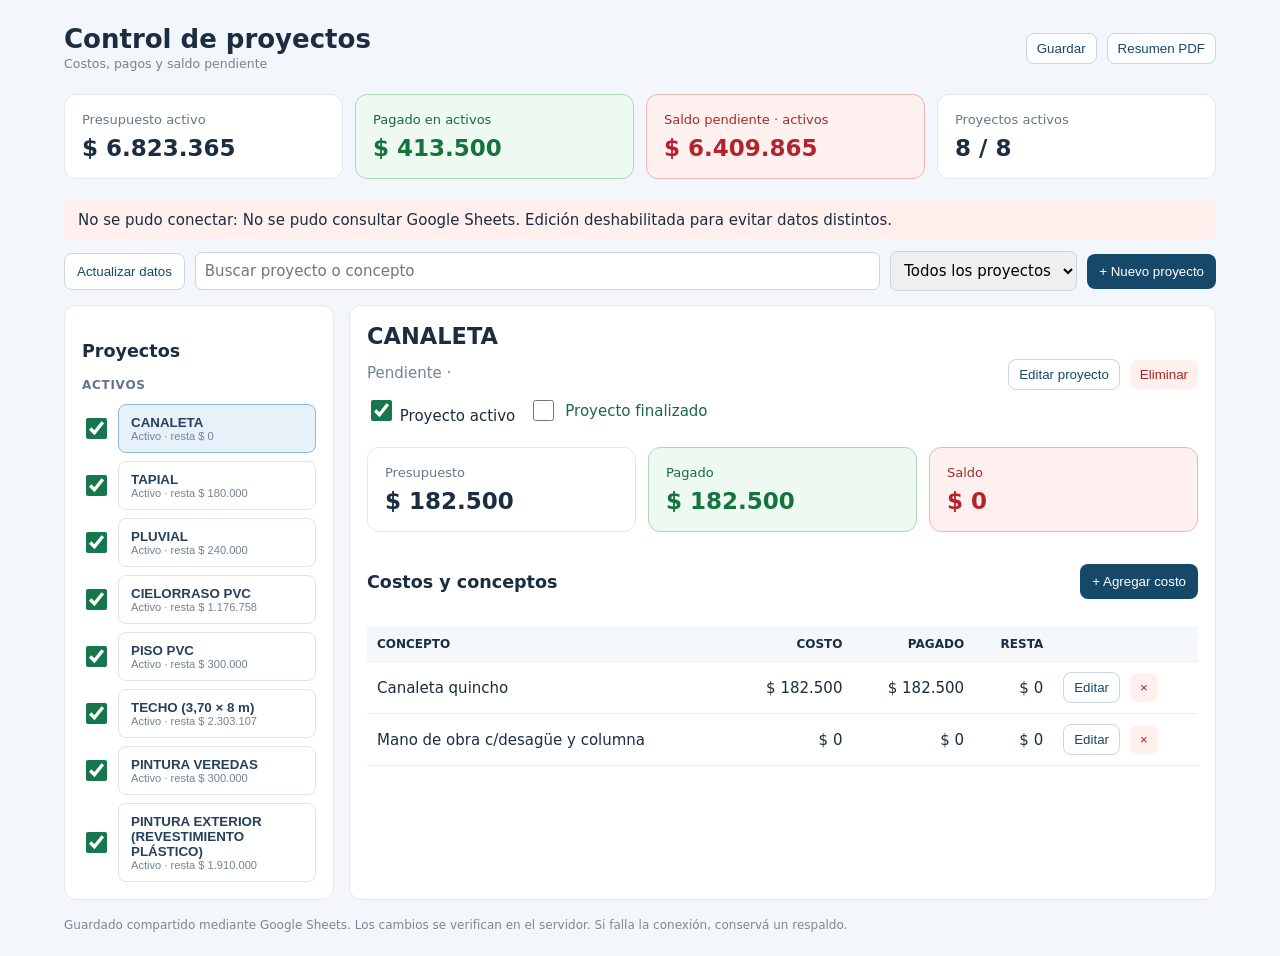
==== commit 05097a07: "Simplify top controls to Guardar and Resumen PDF" ====
--- a/control-proyectos/index.html
+++ b/control-proyectos/index.html
@@ -1,6 +1,6 @@
 <!doctype html><html lang="es"><meta charset="utf-8"><meta name="viewport" content="width=device-width,initial-scale=1"><title>Control de proyectos</title><style>
 *{box-sizing:border-box}body{font:15px system-ui,Arial;color:#1b2d40;background:#f3f6fa;margin:0}.wrap{max-width:1200px;margin:auto;padding:24px}header,.toolbar,.head,.actions{display:flex;gap:10px;align-items:center;justify-content:space-between;flex-wrap:wrap}h1{margin:0;font-size:26px}small,.muted{color:#748395}button{background:#16486a;color:#fff;border:0;border-radius:8px;padding:10px 12px;cursor:pointer}button.alt{background:#fff;color:#16486a;border:1px solid #c9d5e0}button.del{background:#fff0ee;color:#a22}input,select{font:inherit;padding:9px;border:1px solid #cbd5df;border-radius:7px}input[type=checkbox]{width:21px;height:21px;accent-color:#16774c;cursor:pointer}.cards{display:grid;grid-template-columns:repeat(4,1fr);gap:12px;margin:22px 0}.card,.panel{background:#fff;border:1px solid #e1e8ef;border-radius:12px;padding:17px}.card span{display:block;font-size:13px;color:#67788b}.card strong{font-size:23px;display:block;margin-top:8px}.layout{display:grid;grid-template-columns:270px 1fr;gap:15px}.list{display:grid;gap:8px}.pr{display:flex;gap:8px;align-items:center}.pr button{flex:1;text-align:left;background:#fff;color:#25405a;border:1px solid #dbe4ee}.pr button.sel{background:#e7f1fa;border-color:#8eb8d8}.pr small{display:block}.group-name{font-size:12px;font-weight:700;letter-spacing:.06em;text-transform:uppercase;color:#64748b;margin:17px 0 4px;padding-top:10px;border-top:1px solid #e5ebf1}.group-name:first-child{border-top:0;margin-top:0;padding-top:0}.pr.completed input[type=checkbox]{accent-color:#9299a3;pointer-events:none;opacity:1}.pr.completed button{background:#f5f6f8;color:#576678}.pr.completed button.sel{background:#e7f1fa;color:#25405a}.complete-control{display:inline-flex;align-items:center;gap:8px;margin-left:14px;color:#1a6845}.head h2{margin:0}.toolbar{margin-bottom:14px;justify-content:flex-start}.toolbar input{flex:1;min-width:180px}.sub{margin:15px 0;color:#697a8c}table{border-collapse:collapse;width:100%;margin-top:18px}td,th{padding:10px;border-bottom:1px solid #e8edf2;text-align:left}th{background:#f5f8fb;font-size:12px;text-transform:uppercase}td.num,th.num{text-align:right}.scroll{overflow:auto}.actions{justify-content:flex-start}.actions button{padding:7px 10px}.modal{position:fixed;inset:0;background:#1426389c;display:none;align-items:center;justify-content:center;padding:16px}.modal.show{display:flex}.form{background:white;border-radius:12px;padding:24px;width:min(500px,100%)}.form label{display:block;margin:12px 0}.form label input,.form label select,.form textarea{display:block;width:100%;margin-top:5px}.form textarea{min-height:70px}.foot{font-size:12px;color:#7c8795;margin-top:18px}@media(max-width:850px){.cards{grid-template-columns:repeat(2,1fr)}.layout{grid-template-columns:1fr}}
- .card.paid-card{background:#edf9f1;border-color:#acd9ba}.card.paid-card span{color:#176b3d}.card.paid-card strong{color:#14743b}.card.balance-card{background:#fff0f0;border-color:#edb6b6}.card.balance-card span{color:#a52a2a}.card.balance-card strong{color:#b4232b}</style><div class="wrap"><header><div><h1>Control de proyectos</h1><small>Costos, pagos y saldo pendiente</small></div><div class="actions"><button class="alt" id="backup">Guardar respaldo</button><button class="alt" id="restore">Restaurar respaldo</button><button class="alt" id="pdfSummary" title="Resumen de todos los proyectos en formato A4">Resumen PDF</button><button class="alt" id="csv">Exportar CSV</button><input type="file" id="file" accept=".json" hidden></div></header><div class="cards"><div class="card"><span>Presupuesto activo</span><strong id="c"></strong></div><div class="card paid-card"><span>Pagado en activos</span><strong id="p"></strong></div><div class="card balance-card"><span>Saldo pendiente · activos</span><strong id="s"></strong></div><div class="card"><span>Proyectos activos</span><strong id="n"></strong></div></div><div id="sync-status" role="status" style="padding:10px 14px;background:#eef4ff;border-radius:8px;margin:12px 0">Conectando con Google Sheets…</div><div class="toolbar"><button class="alt" id="refreshRemote">Actualizar datos</button><input id="search" placeholder="Buscar proyecto o concepto"><select id="filter"><option value="all">Todos los proyectos</option><option value="active">Solo activos</option><option value="completed">Finalizados</option><option value="inactive">No activos</option></select><button id="add">+ Nuevo proyecto</button></div><div class="layout"><aside class="panel"><h3>Proyectos</h3><div id="list" class="list"></div></aside><main class="panel" id="detail"></main></div><div class="foot">Guardado compartido mediante Google Sheets. Los cambios se verifican en el servidor. Si falla la conexión, conservá un respaldo.</div></div><div class="modal" id="modal"><form class="form" id="form"><h2 id="title"></h2><div id="fields"></div><div class="actions"><button type="submit">Guardar</button><button type="button" class="alt" id="cancel">Cancelar</button></div></form></div><script>
+ .card.paid-card{background:#edf9f1;border-color:#acd9ba}.card.paid-card span{color:#176b3d}.card.paid-card strong{color:#14743b}.card.balance-card{background:#fff0f0;border-color:#edb6b6}.card.balance-card span{color:#a52a2a}.card.balance-card strong{color:#b4232b}</style><div class="wrap"><header><div><h1>Control de proyectos</h1><small>Costos, pagos y saldo pendiente</small></div><div class="actions"><button class="alt" id="saveNow">Guardar</button><button class="alt" id="pdfSummary" title="Resumen de todos los proyectos en formato A4">Resumen PDF</button><button id="backup" hidden>Guardar respaldo</button><button id="restore" hidden>Restaurar respaldo</button><button id="csv" hidden>Exportar CSV</button><input type="file" id="file" accept=".json" hidden></div></header><div class="cards"><div class="card"><span>Presupuesto activo</span><strong id="c"></strong></div><div class="card paid-card"><span>Pagado en activos</span><strong id="p"></strong></div><div class="card balance-card"><span>Saldo pendiente · activos</span><strong id="s"></strong></div><div class="card"><span>Proyectos activos</span><strong id="n"></strong></div></div><div id="sync-status" role="status" style="padding:10px 14px;background:#eef4ff;border-radius:8px;margin:12px 0">Conectando con Google Sheets…</div><div class="toolbar"><button class="alt" id="refreshRemote">Actualizar datos</button><input id="search" placeholder="Buscar proyecto o concepto"><select id="filter"><option value="all">Todos los proyectos</option><option value="active">Solo activos</option><option value="completed">Finalizados</option><option value="inactive">No activos</option></select><button id="add">+ Nuevo proyecto</button></div><div class="layout"><aside class="panel"><h3>Proyectos</h3><div id="list" class="list"></div></aside><main class="panel" id="detail"></main></div><div class="foot">Guardado compartido mediante Google Sheets. Los cambios se verifican en el servidor. Si falla la conexión, conservá un respaldo.</div></div><div class="modal" id="modal"><form class="form" id="form"><h2 id="title"></h2><div id="fields"></div><div class="actions"><button type="submit">Guardar</button><button type="button" class="alt" id="cancel">Cancelar</button></div></form></div><script>
 const initial=[
 ['CANALETA',[['Canaleta quincho',182500,182500],['Mano de obra c/desagüe y columna',0,0]]],
 ['TAPIAL',[['Ladrillo común 200 unidades',60000,60000],['1/2 mt de arena',32000,32000],['5 cemento',45000,45000],['1kg de alambre',5000,5000],['2 plasticor',0,0],['1 hierro del 8',0,0],['Mano de obra',180000,0]]],
@@ -133,6 +133,20 @@
  }
 }
 document.getElementById('pdfSummary').onclick=generarResumenPDF;
+document.getElementById('saveNow').onclick=async()=>{
+ const btn=document.getElementById('saveNow');
+ if(writing||dirty){notice('Guardando cambios en Google Sheets…');return}
+ if(locked){notice('No hay conexión confirmada. Usá Actualizar datos para reconectar.',true);return}
+ btn.disabled=true;notice('Verificando guardado compartido…');
+ try{
+  const remoto=await jsonp();
+  if(!remoto.ok)throw Error(remoto.mensaje||'No se pudo consultar Google Sheets');
+  if(remoto.version!==revision||JSON.stringify(remoto.proyectos)!==JSON.stringify(data)){
+   notice('Hay cambios más recientes en Google Sheets. Presioná Actualizar datos para verlos.',true);
+  }else notice('Guardado confirmado para todos · versión '+revision);
+ }catch(e){notice('No se pudo confirmar el guardado: '+e.message,true)}
+ finally{btn.disabled=false}
+};
 
 document.getElementById('refreshRemote').onclick=()=>{if(!dirty&&!writing)loadRemote()};
 document.getElementById('add').disabled=true;
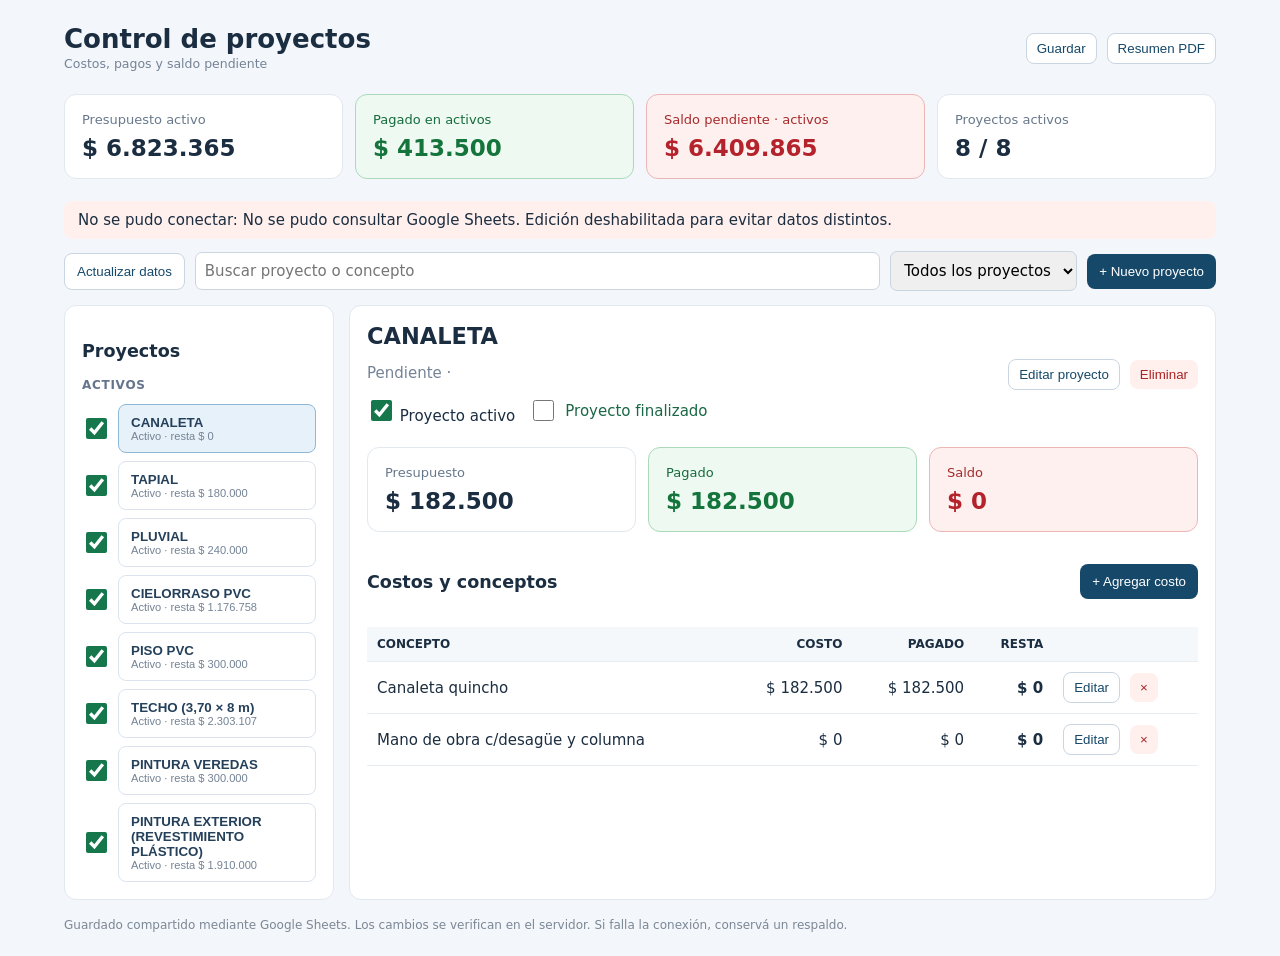
==== commit ede5ac5c: "Highlight remaining amount in bold within project cost table" ====
--- a/control-proyectos/index.html
+++ b/control-proyectos/index.html
@@ -19,7 +19,7 @@
   let t=tot(p),g=group(p),heading=g==='active'?'Activos':g==='completed'?'Finalizados':'No activos';
   let title=g!==last?'<div class="group-name">'+heading+'</div>':'';last=g;
   return title+'<div class="pr '+(g==='completed'?'completed':'')+'"><input type="checkbox" data-active="'+p.id+'" '+((g==='active'||g==='completed')?'checked':'')+' title="'+(g==='completed'?'Proyecto finalizado':'Proyecto activo')+'"><button class="'+(selected===p.id?'sel':'')+'" data-project="'+p.id+'"><b>'+E(p.name)+'</b><small>'+ (g==='active'?'Activo':g==='completed'?'Finalizado':'No activo') +' · resta '+cash(t.cost-t.paid)+'</small></button></div>'
- }).join('')||'<p class="muted">Sin resultados</p>';let p=data.find(p=>p.id===selected);if(!p){detail.innerHTML='<p>Seleccioná un proyecto.</p>';return}let t=tot(p);detail.innerHTML='<div class="head"><div><h2>'+E(p.name)+'</h2><p class="muted">'+(p.completed?'Finalizado':E(p.status))+' · '+E(p.note)+'</p><label><input id="act" type="checkbox" '+(p.active&&!p.completed?'checked':'')+'> Proyecto activo</label><label class="complete-control"><input id="completed" type="checkbox" '+(p.completed?'checked':'')+'> Proyecto finalizado</label></div><div class="actions"><button class="alt" id="edit">Editar proyecto</button><button class="del" id="del">Eliminar</button></div></div><div class="cards" style="grid-template-columns:repeat(3,1fr)"><div class="card"><span>Presupuesto</span><strong>'+cash(t.cost)+'</strong></div><div class="card paid-card"><span>Pagado</span><strong>'+cash(t.paid)+'</strong></div><div class="card balance-card"><span>Saldo</span><strong>'+cash(t.cost-t.paid)+'</strong></div></div><div class="head"><h3>Costos y conceptos</h3><button id="additem">+ Agregar costo</button></div><div class="scroll"><table><thead><tr><th>Concepto</th><th class="num">Costo</th><th class="num">Pagado</th><th class="num">Resta</th><th></th></tr></thead><tbody>'+p.items.map(i=>'<tr><td>'+E(i.description)+'</td><td class="num">'+cash(i.cost)+'</td><td class="num">'+cash(i.paidAmount)+'</td><td class="num">'+cash(Number(i.cost)-Number(i.paidAmount))+'</td><td><div class="actions"><button class="alt" data-item="'+i.id+'">Editar</button><button class="del" data-remove="'+i.id+'">×</button></div></td></tr>').join('')+'</tbody></table></div>'}function editModal(title,arr,fn){document.getElementById('title').textContent=title;fields.innerHTML=arr.map(v=>'<label>'+E(v[1])+(v[2]==='select'?'<select name="'+v[0]+'">'+v[4].map(o=>'<option '+(o===v[3]?'selected':'')+'>'+E(o)+'</option>').join('')+'</select>':v[2]==='textarea'?'<textarea name="'+v[0]+'">'+E(v[3])+'</textarea>':'<input required name="'+v[0]+'" type="'+(v[2]||'text')+'" '+(v[2]==='number'?'min="0" step="0.01"':'')+' value="'+E(v[3]??'')+'">')+'</label>').join('');modal.classList.add('show');form.onsubmit=e=>{e.preventDefault();fn(Object.fromEntries(new FormData(form)));modal.classList.remove('show');upd()}}function projectForm(p){editModal(p?'Editar proyecto':'Nuevo proyecto',[['name','Nombre','text',p?.name||''],['status','Estado','select',p?.status||'Pendiente',['Pendiente','En ejecución','Finalizado']],['note','Observaciones','textarea',p?.note||'']],v=>{if(p)Object.assign(p,v);else{let x={id:id(),name:v.name,status:v.status,note:v.note,active:true,items:[]};data.push(x);selected=x.id}})}function itemForm(p,i){editModal(i?'Editar concepto':'Nuevo costo',[['description','Concepto','text',i?.description||''],['cost','Costo presupuestado','number',i?.cost??0],['paidAmount','Pagado','number',i?.paidAmount??0]],v=>{let x={description:v.description,cost:Number(v.cost),paidAmount:Number(v.paidAmount)};if(i)Object.assign(i,x);else p.items.push({id:id(),...x})})}document.getElementById('add').onclick=()=>projectForm();search.oninput=render;filter.onchange=render;cancel.onclick=()=>modal.classList.remove('show');document.body.addEventListener('change',e=>{if(!e.target.matches('#act,#completed,input[data-active]'))return;const p=(e.target.id==='act'||e.target.id==='completed')?data.find(x=>x.id===selected):data.find(x=>x.id===e.target.dataset.active);if(!p)return;if(locked){e.target.checked=e.target.id==='completed'?!!p.completed:!!(p.active&&!p.completed);return}if(e.target.id==='completed'){p.completed=e.target.checked;if(p.completed)p.active=false;else p.active=true}else{p.active=e.target.checked;if(p.active)p.completed=false}upd()});document.body.addEventListener('click',e=>{let b=e.target.closest('button');if(!b)return;if(b.dataset.project){selected=b.dataset.project;render();return}let p=data.find(p=>p.id===selected);if(!p)return;if(b.id==='edit')projectForm(p);if(b.id==='del'&&confirm('¿Eliminar proyecto?')){data=data.filter(x=>x.id!==p.id);selected=data[0]?.id;upd()}if(b.id==='additem')itemForm(p);if(b.dataset.item)itemForm(p,p.items.find(i=>i.id===b.dataset.item));if(b.dataset.remove&&confirm('¿Eliminar concepto?')){p.items=p.items.filter(i=>i.id!==b.dataset.remove);upd()}});function dl(content,name,type){let a=document.createElement('a'),u=URL.createObjectURL(new Blob([content],{type}));a.href=u;a.download=name;a.click();setTimeout(()=>URL.revokeObjectURL(u),500)}backup.onclick=()=>dl(JSON.stringify({version:2,projects:data},null,2),'respaldo_proyectos.json','application/json');restore.onclick=()=>file.click();file.onchange=async()=>{try{let j=JSON.parse(await file.files[0].text());if(!Array.isArray(j.projects))throw Error();if(confirm('¿Reemplazar datos actuales?')){data=j.projects;selected=data[0]?.id;upd()}}catch{alert('Respaldo incorrecto')}file.value=''};csv.onclick=()=>{let rows=[['Proyecto','Activo','Estado','Concepto','Costo','Pagado','Resta']];data.forEach(p=>p.items.forEach(i=>rows.push([p.name,p.active?'Sí':'No',p.status,i.description,i.cost,i.paidAmount,Number(i.cost)-Number(i.paidAmount)])));dl('\ufeff'+rows.map(r=>r.map(x=>'"'+String(x).replace(/"/g,'""')+'"').join(';')).join('\r\n'),'proyectos.csv','text/csv')};render();
+ }).join('')||'<p class="muted">Sin resultados</p>';let p=data.find(p=>p.id===selected);if(!p){detail.innerHTML='<p>Seleccioná un proyecto.</p>';return}let t=tot(p);detail.innerHTML='<div class="head"><div><h2>'+E(p.name)+'</h2><p class="muted">'+(p.completed?'Finalizado':E(p.status))+' · '+E(p.note)+'</p><label><input id="act" type="checkbox" '+(p.active&&!p.completed?'checked':'')+'> Proyecto activo</label><label class="complete-control"><input id="completed" type="checkbox" '+(p.completed?'checked':'')+'> Proyecto finalizado</label></div><div class="actions"><button class="alt" id="edit">Editar proyecto</button><button class="del" id="del">Eliminar</button></div></div><div class="cards" style="grid-template-columns:repeat(3,1fr)"><div class="card"><span>Presupuesto</span><strong>'+cash(t.cost)+'</strong></div><div class="card paid-card"><span>Pagado</span><strong>'+cash(t.paid)+'</strong></div><div class="card balance-card"><span>Saldo</span><strong>'+cash(t.cost-t.paid)+'</strong></div></div><div class="head"><h3>Costos y conceptos</h3><button id="additem">+ Agregar costo</button></div><div class="scroll"><table><thead><tr><th>Concepto</th><th class="num">Costo</th><th class="num">Pagado</th><th class="num">Resta</th><th></th></tr></thead><tbody>'+p.items.slice().sort((a,b)=>{const da=Number(a.cost||0)-Number(a.paidAmount||0),db=Number(b.cost||0)-Number(b.paidAmount||0);const ga=da>0?0:Number(a.cost||0)>0?1:2,gb=db>0?0:Number(b.cost||0)>0?1:2;return ga-gb||(ga===0?db-da:Number(b.cost||0)-Number(a.cost||0))||String(a.description).localeCompare(String(b.description),'es')}).map(i=>'<tr><td>'+E(i.description)+'</td><td class="num">'+cash(i.cost)+'</td><td class="num">'+cash(i.paidAmount)+'</td><td class="num" style="font-weight:700">'+cash(Number(i.cost)-Number(i.paidAmount))+'</td><td><div class="actions"><button class="alt" data-item="'+i.id+'">Editar</button><button class="del" data-remove="'+i.id+'">×</button></div></td></tr>').join('')+'</tbody></table></div>'}function editModal(title,arr,fn){document.getElementById('title').textContent=title;fields.innerHTML=arr.map(v=>'<label>'+E(v[1])+(v[2]==='select'?'<select name="'+v[0]+'">'+v[4].map(o=>'<option '+(o===v[3]?'selected':'')+'>'+E(o)+'</option>').join('')+'</select>':v[2]==='textarea'?'<textarea name="'+v[0]+'">'+E(v[3])+'</textarea>':'<input required name="'+v[0]+'" type="'+(v[2]||'text')+'" '+(v[2]==='number'?'min="0" step="0.01"':'')+' value="'+E(v[3]??'')+'">')+'</label>').join('');modal.classList.add('show');form.onsubmit=e=>{e.preventDefault();fn(Object.fromEntries(new FormData(form)));modal.classList.remove('show');upd()}}function projectForm(p){editModal(p?'Editar proyecto':'Nuevo proyecto',[['name','Nombre','text',p?.name||''],['status','Estado','select',p?.status||'Pendiente',['Pendiente','En ejecución','Finalizado']],['note','Observaciones','textarea',p?.note||'']],v=>{if(p)Object.assign(p,v);else{let x={id:id(),name:v.name,status:v.status,note:v.note,active:true,items:[]};data.push(x);selected=x.id}})}function itemForm(p,i){editModal(i?'Editar concepto':'Nuevo costo',[['description','Concepto','text',i?.description||''],['cost','Costo presupuestado','number',i?.cost??0],['paidAmount','Pagado','number',i?.paidAmount??0]],v=>{let x={description:v.description,cost:Number(v.cost),paidAmount:Number(v.paidAmount)};if(i)Object.assign(i,x);else p.items.push({id:id(),...x})})}document.getElementById('add').onclick=()=>projectForm();search.oninput=render;filter.onchange=render;cancel.onclick=()=>modal.classList.remove('show');document.body.addEventListener('change',e=>{if(!e.target.matches('#act,#completed,input[data-active]'))return;const p=(e.target.id==='act'||e.target.id==='completed')?data.find(x=>x.id===selected):data.find(x=>x.id===e.target.dataset.active);if(!p)return;if(locked){e.target.checked=e.target.id==='completed'?!!p.completed:!!(p.active&&!p.completed);return}if(e.target.id==='completed'){p.completed=e.target.checked;if(p.completed)p.active=false;else p.active=true}else{p.active=e.target.checked;if(p.active)p.completed=false}upd()});document.body.addEventListener('click',e=>{let b=e.target.closest('button');if(!b)return;if(b.dataset.project){selected=b.dataset.project;render();return}let p=data.find(p=>p.id===selected);if(!p)return;if(b.id==='edit')projectForm(p);if(b.id==='del'&&confirm('¿Eliminar proyecto?')){data=data.filter(x=>x.id!==p.id);selected=data[0]?.id;upd()}if(b.id==='additem')itemForm(p);if(b.dataset.item)itemForm(p,p.items.find(i=>i.id===b.dataset.item));if(b.dataset.remove&&confirm('¿Eliminar concepto?')){p.items=p.items.filter(i=>i.id!==b.dataset.remove);upd()}});function dl(content,name,type){let a=document.createElement('a'),u=URL.createObjectURL(new Blob([content],{type}));a.href=u;a.download=name;a.click();setTimeout(()=>URL.revokeObjectURL(u),500)}backup.onclick=()=>dl(JSON.stringify({version:2,projects:data},null,2),'respaldo_proyectos.json','application/json');restore.onclick=()=>file.click();file.onchange=async()=>{try{let j=JSON.parse(await file.files[0].text());if(!Array.isArray(j.projects))throw Error();if(confirm('¿Reemplazar datos actuales?')){data=j.projects;selected=data[0]?.id;upd()}}catch{alert('Respaldo incorrecto')}file.value=''};csv.onclick=()=>{let rows=[['Proyecto','Activo','Estado','Concepto','Costo','Pagado','Resta']];data.forEach(p=>p.items.forEach(i=>rows.push([p.name,p.active?'Sí':'No',p.status,i.description,i.cost,i.paidAmount,Number(i.cost)-Number(i.paidAmount)])));dl('\ufeff'+rows.map(r=>r.map(x=>'"'+String(x).replace(/"/g,'""')+'"').join(';')).join('\r\n'),'proyectos.csv','text/csv')};render();
 
 const SERVICE='https://script.google.com/macros/s/AKfycbzwabcBMtCHVPYCfE2iRS7ivRHzhffWoXqF9jPuhnJ9L0bvOixS2ckPKdizKaEfRfRT/exec';
 let revision=null,locked=true,writing=false,dirty=false;
